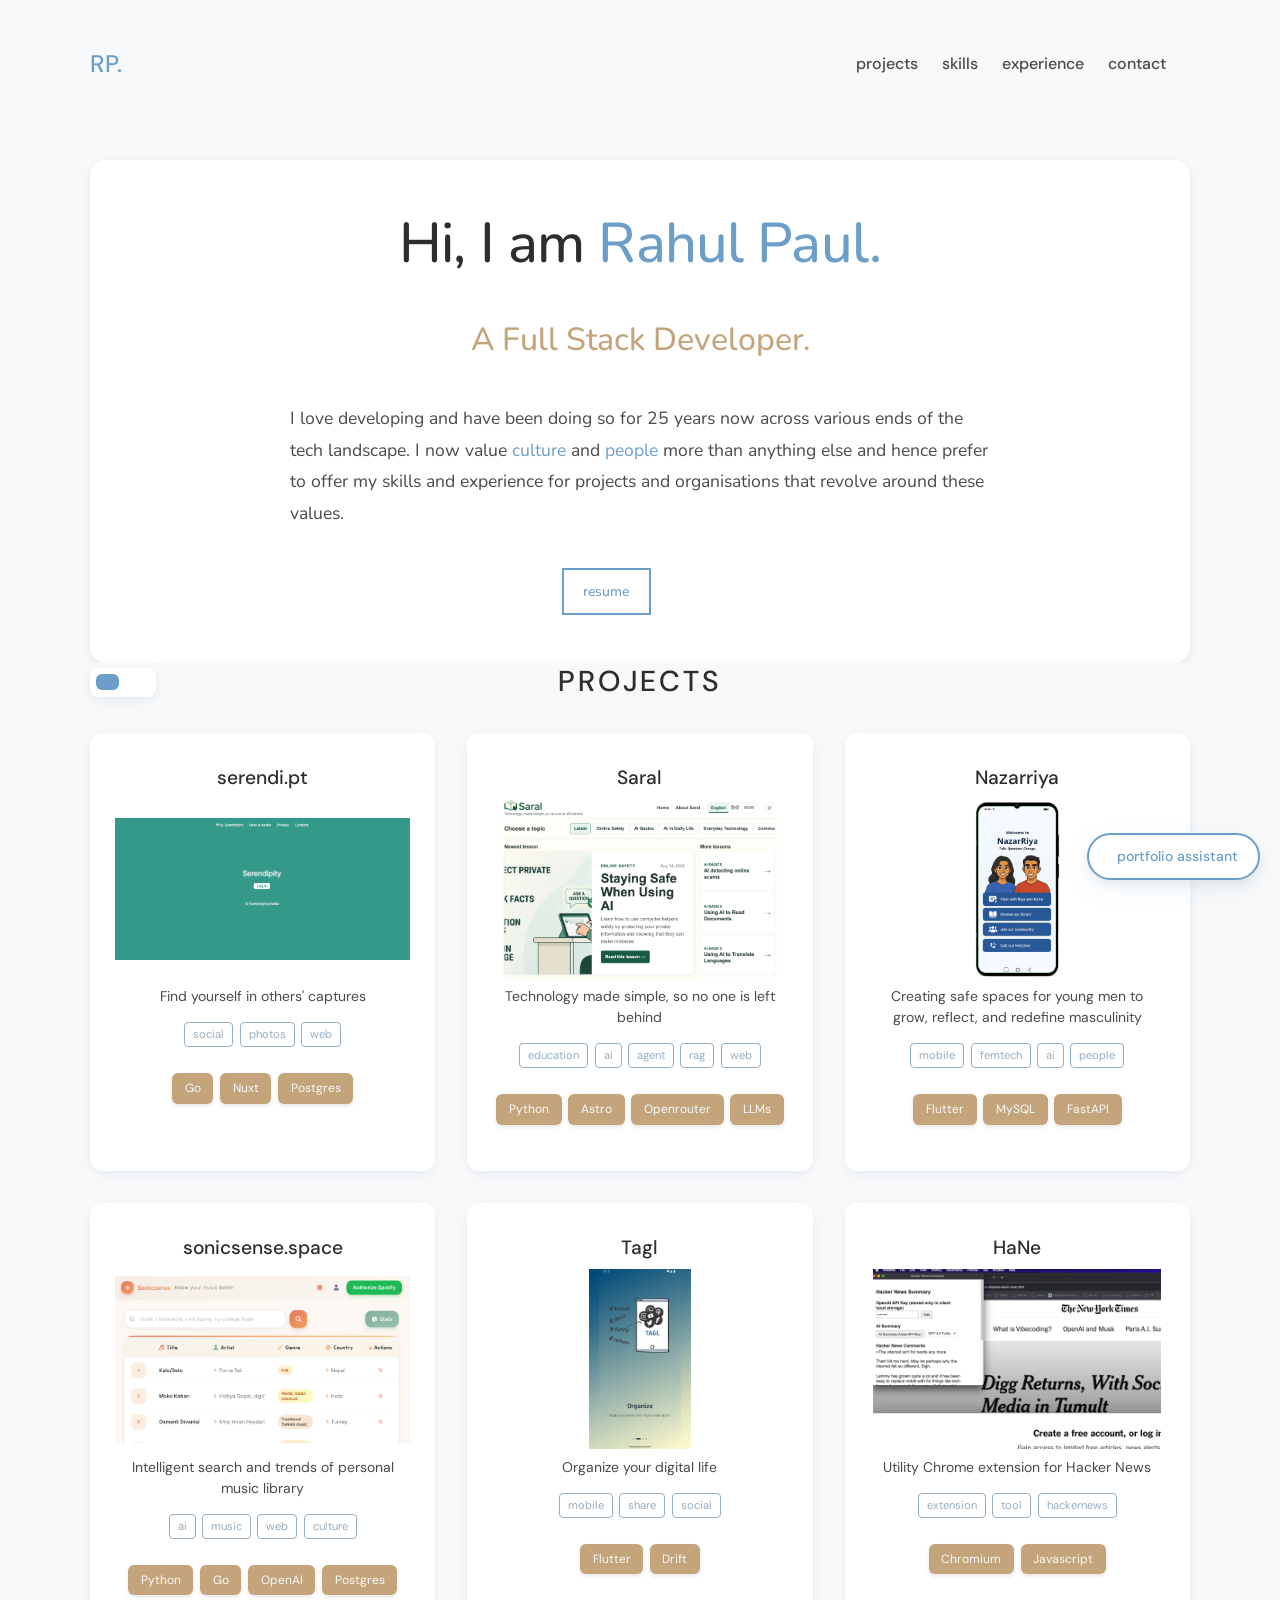
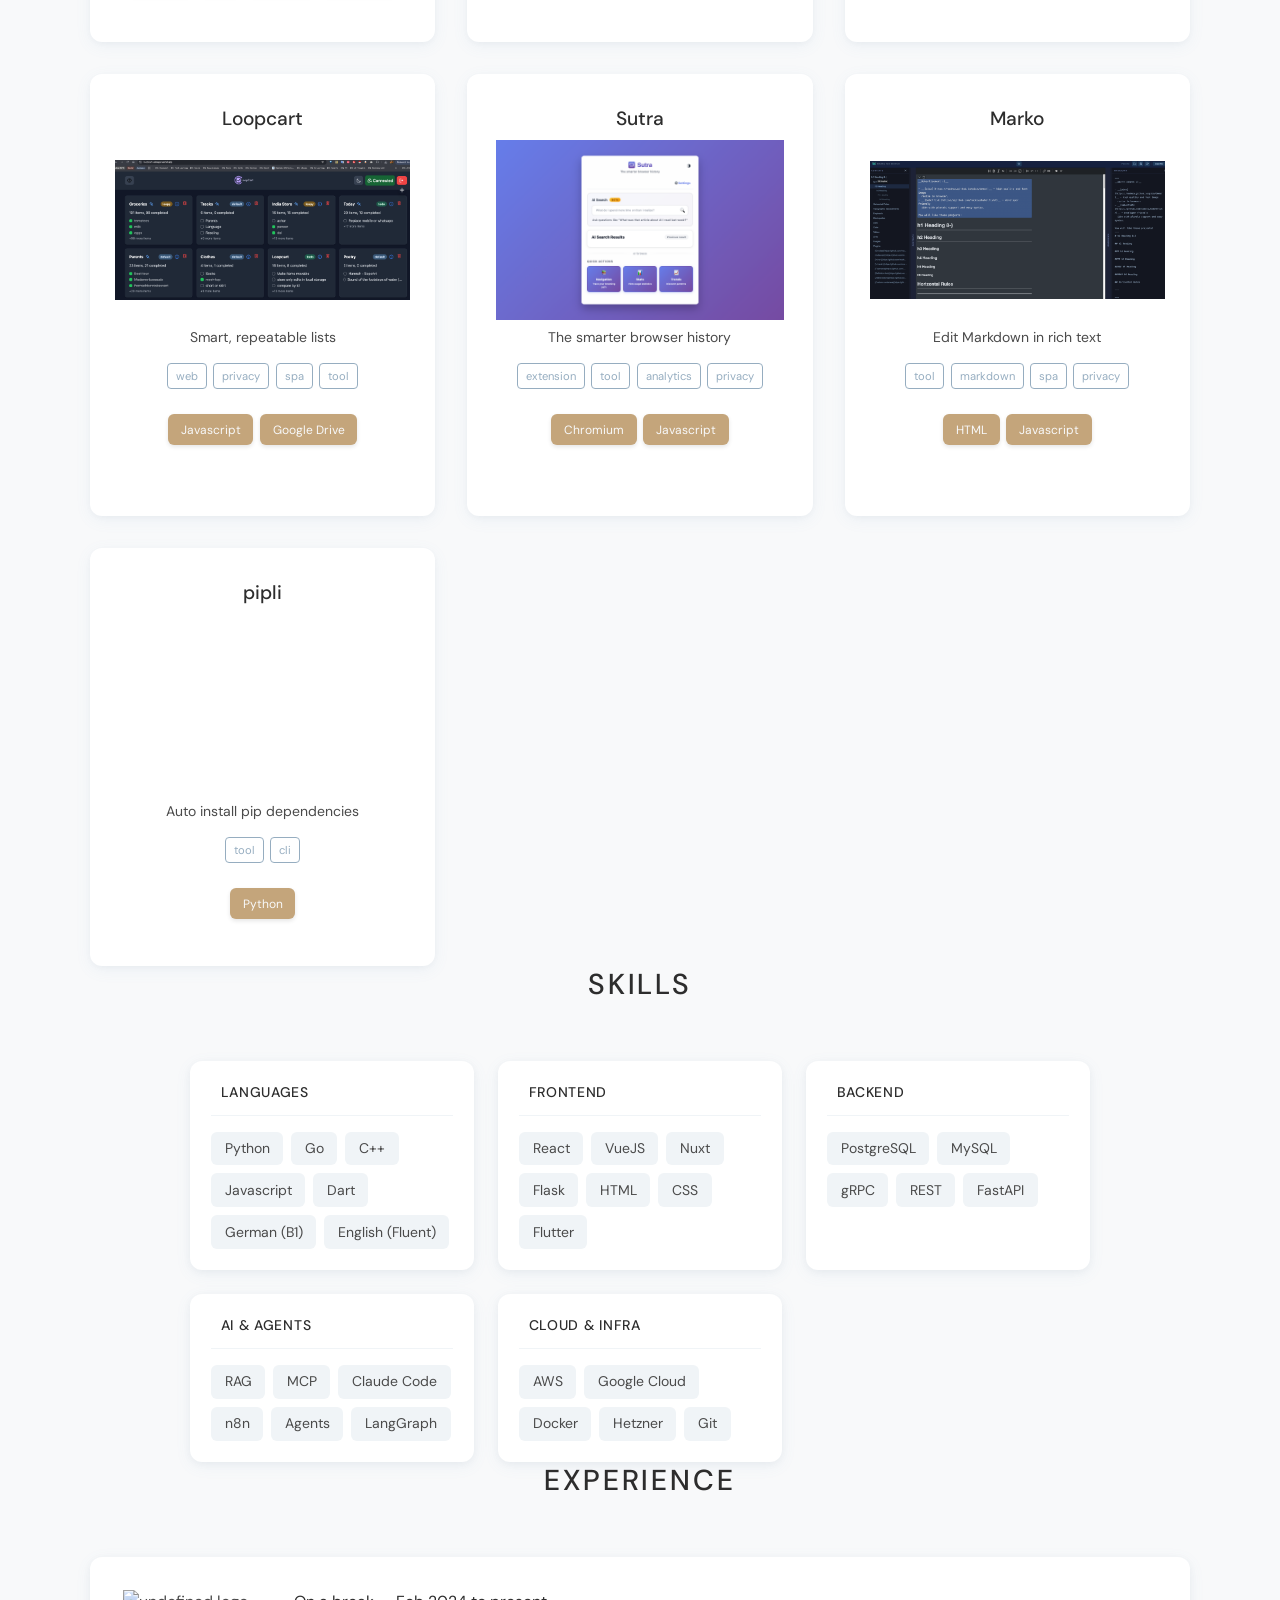
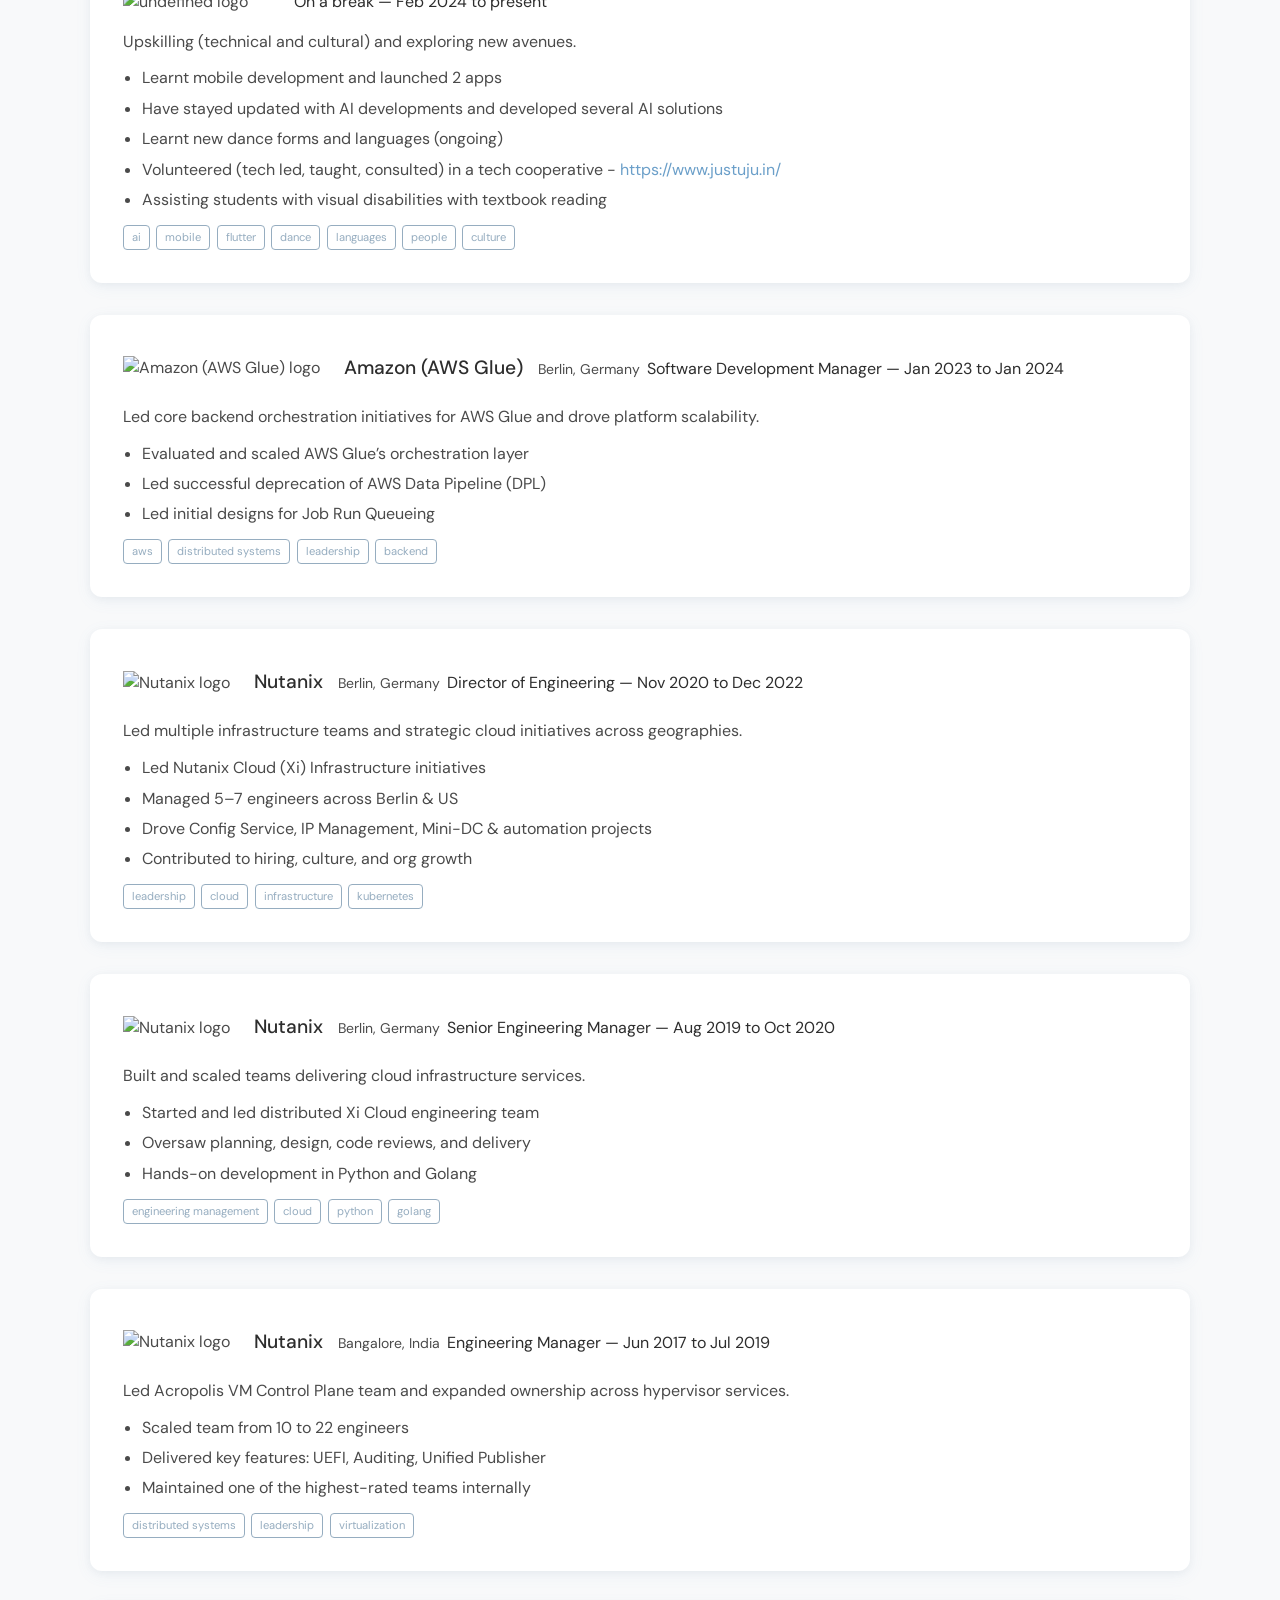
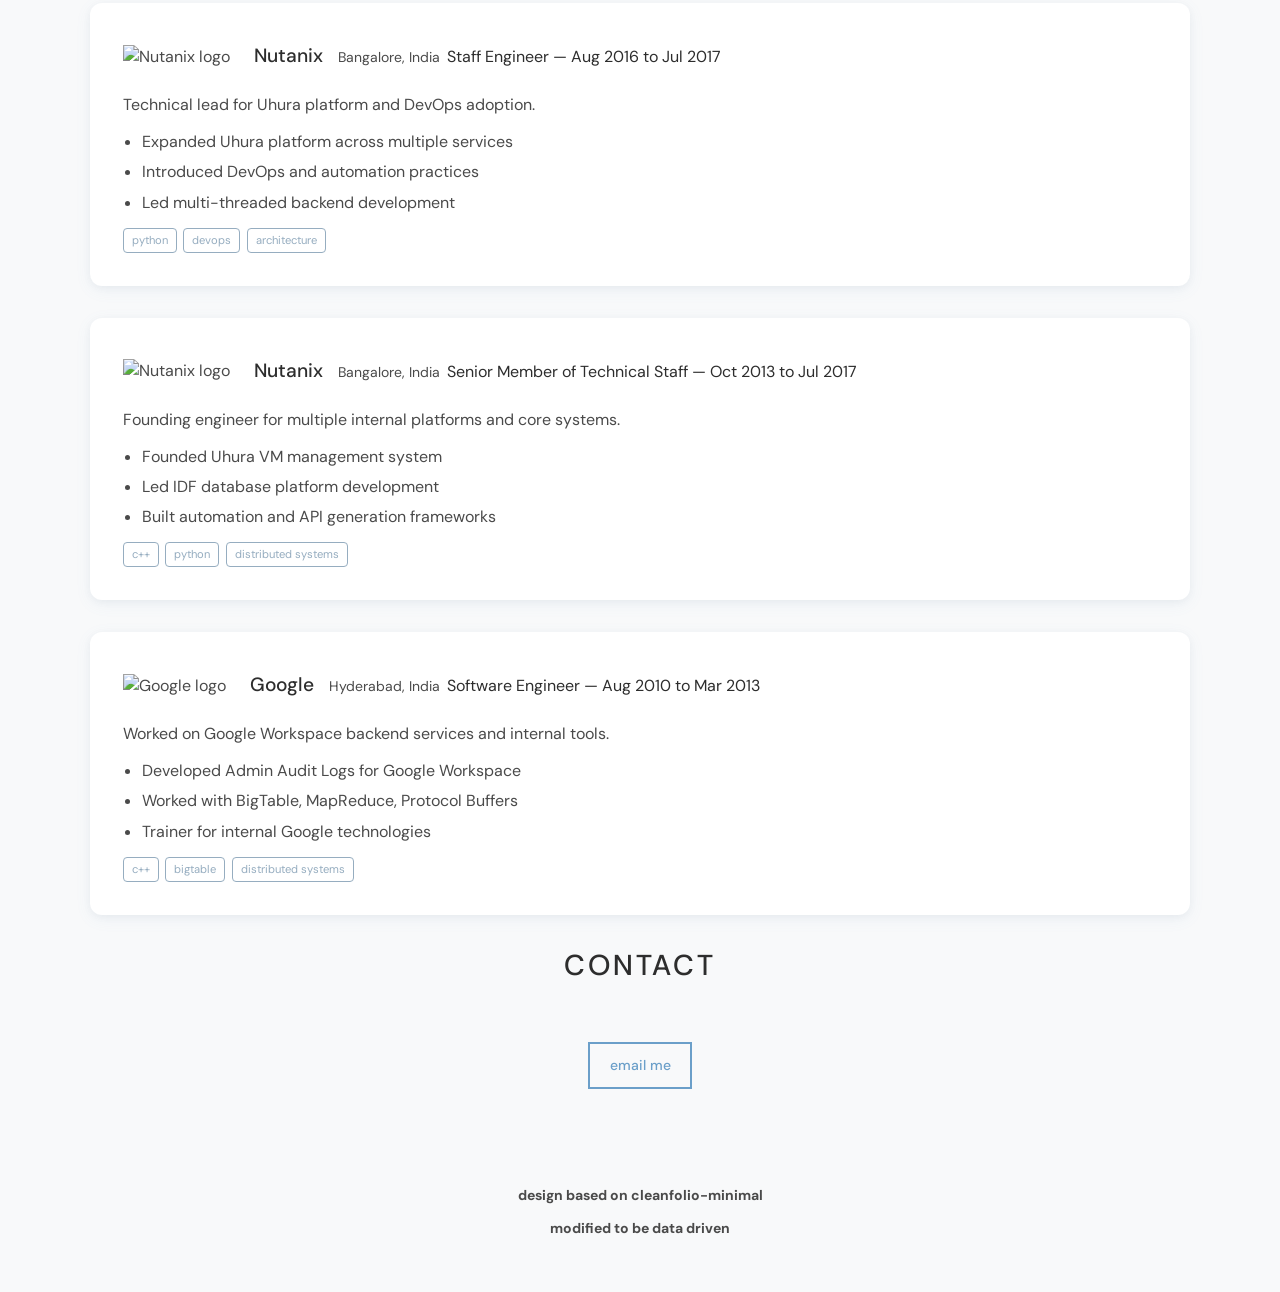
==== index.html @ 8a87b2ae "Chat interface." ====
<!doctype html>
<html lang="en">
  <head>
    <meta charset="UTF-8" />
    <meta name="viewport" content="width=device-width, initial-scale=1" />
    <meta name="description" content="Rahul Paul - Full Stack Developer with 25 years of experience building across the tech landscape. Portfolio showcasing projects, skills, and experience." />
    <meta name="author" content="Rahul Paul" />

    <!-- Favicon -->
    <link rel="icon" type="image/svg+xml" href="img/favicon.svg" />

    <!-- Open Graph / Facebook / WhatsApp / Signal -->
    <meta property="og:type" content="website" />
    <meta property="og:url" content="https://paulrahul.github.io/" />
    <meta property="og:title" content="Rahul Paul - Full Stack Developer" />
    <meta property="og:description" content="Full Stack Developer with 25 years of experience building across the tech landscape. Passionate about culture and people-driven projects." />
    <meta property="og:image" content="https://paulrahul.github.io/img/og-image.png" />
    <meta property="og:image:type" content="image/png" />
    <meta property="og:image:width" content="1200" />
    <meta property="og:image:height" content="630" />
    <meta property="og:site_name" content="Rahul Paul - Portfolio" />

    <!-- Twitter -->
    <meta name="twitter:card" content="summary_large_image" />
    <meta name="twitter:url" content="https://paulrahul.github.io/" />
    <meta name="twitter:title" content="Rahul Paul - Full Stack Developer" />
    <meta name="twitter:description" content="Full Stack Developer with 25 years of experience building across the tech landscape. Passionate about culture and people-driven projects." />
    <meta name="twitter:image" content="https://paulrahul.github.io/img/og-image.png" />

    <link rel="preconnect" href="https://fonts.googleapis.com" />
    <link rel="preconnect" href="https://fonts.gstatic.com" crossorigin />
    <link
      href="https://fonts.googleapis.com/css2?family=DM+Sans:wght@400;500;700&display=swap"
      rel="stylesheet"
    />
    <link
      href="https://fonts.googleapis.com/css2?family=Nunito:wght@400;500;700&display=swap"
      rel="stylesheet"
    />
    <link
      rel="stylesheet"
      href="https://cdn.jsdelivr.net/npm/bulma@1.0.4/css/bulma.min.css"
    />

    <link rel="stylesheet" href="https://cdnjs.cloudflare.com/ajax/libs/font-awesome/7.0.1/css/all.min.css" integrity="sha512-2SwdPD6INVrV/lHTZbO2nodKhrnDdJK9/kg2XD1r9uGqPo1cUbujc+IYdlYdEErWNu69gVcYgdxlmVmzTWnetw==" crossorigin="anonymous" referrerpolicy="no-referrer" />

    <link rel="stylesheet" href="styles.css" />

    <title>Rahul Paul</title>
  </head>
  <body class="theme-ocean-sand" id="top">
    <header class="header center">
      <h3>
        <a href="https://github.com/paulrahul/paulrahul.github.io" class="link"
          >RP.</a
        >
      </h3>

      <nav class="nav center">
        <ul class="nav__list center">
          <li class="nav__list-item">
            <a class="link link--nav" href="#projects">Projects</a>
          </li>
          <li class="nav__list-item">
            <a class="link link--nav" href="#skills">Skills</a>
          </li>
          <li class="nav__list-item">
            <a class="link link--nav" href="#experience">Experience</a>
          </li>
          <li class="nav__list-item">
            <a class="link link--nav" href="#contact">Contact</a>
          </li>
        </ul>

        <button type="button" aria-label="toggle theme" class="btn btn--icon">
          <i aria-hidden="true" id="btn-theme" class="fas fa-moon"></i>
        </button>

        <button
          type="button"
          aria-label="toggle navigation"
          class="btn btn--icon nav__hamburger"
        >
          <i aria-hidden="true" class="fas fa-bars"></i>
        </button>
      </nav>
    </header>

    <main>
      <!-- About -->
      <div class="about center">
        <h1>Hi, I am <span class="about__name">Rahul Paul.</span></h1>
        <h2 class="about__role">A Full Stack Developer.</h2>
        <p class="about__desc">
          I love developing and have been doing so for 25 years now across various
          ends of the tech landscape. I now value
          <a href="/culture" class="link link--value">culture</a> and
          <a href="/people" class="link link--value">people</a>
          more than anything else and hence prefer to offer my skills and experience
          for projects and organisations that revolve around these values.
        </p>

        <div class="about__contact center">
          <a
            href="https://github.com/paulrahul/paulrahul.github.io/blob/master/resume.pdf"
            target="_blank" rel="noopener noreferrer"
          >
            <span class="btn btn--outline">Resume</span>
          </a>

          <a
            href="https://github.com/paulrahul"
            aria-label="github"
            class="link link--icon"
            target="_blank" rel="noopener noreferrer"
          >
            <i aria-hidden="true" class="fab fa-github"></i>
          </a>

          <a
            href="https://de.linkedin.com/in/paulrahul"
            aria-label="linkedin"
            class="link link--icon"
            target="_blank" rel="noopener noreferrer"
          >
            <i aria-hidden="true" class="fab fa-linkedin"></i>
          </a>

          <a
            href="https://substack.com/@reorientinglife?utm_campaign=profile&utm_medium=profile-page"
            aria-label="substack"
            class="link link--icon"
            target="_blank" rel="noopener noreferrer"
          >
            <i aria-hidden="true" class="fa-solid fa-file-pen"></i>
          </a>
        </div>
      </div>

      <!-- Projects -->
      <section id="projects" class="section projects">
        <div class="section__header">
          <h2 class="section__title">Projects</h2>
          <div class="view-toggle">
            <button type="button" class="view-toggle__btn view-toggle__btn--active" data-view="tiles" aria-label="Grid view" title="Tiles view">
              <i aria-hidden="true" class="fas fa-th"></i>
            </button>
            <button type="button" class="view-toggle__btn" data-view="categories" aria-label="Category view" title="Categories view">
              <i aria-hidden="true" class="fas fa-list"></i>
            </button>
          </div>
        </div>

        <div class="active-filters"></div>
        <div class="projects__grid"></div>
        <div class="projects__categories projects__categories--hidden"></div>

      </section>

      <!-- Skills -->
      <section class="section skills" id="skills">
        <h2 class="section__title">Skills</h2>
        <div class="skills__list"></div>
      </section>

      <!-- Experience -->
      <section class="section" id="experience">
        <h2 class="section__title">Experience</h2>
        <div class="experience__list"></div>
      </section>

      <!-- Contact -->
      <section class="section contact center" id="contact">
        <h2 class="section__title">Contact</h2>
        <a href="mailto:paul.rahul@gmail.com">
          <span class="btn btn--outline">Email me</span>
        </a>
      </section>
    </main>

    <footer class="footer">
      <a
        href="https://github.com/rjshkhr/cleanfolio-minimal"
        class="link footer__link"
      >
      design based on cleanfolio-minimal
      </a>

      <a
        href="https://github.com/paulrahul/paulrahul.github.io"
        class="link footer__link"
      >
      modified to be data driven
      </a>
    </footer>

    <div class="scroll-container">
      <div class="scroll-top">
        <a aria-label="Scroll up" href="#top">
          <i aria-hidden="true" class="fas fa-arrow-up"></i>
        </a>
      </div>
    </div>

    <a
      href="./chat/static/"
      class="btn btn--outline chat-launch-button"
      target="_blank"
      rel="noopener noreferrer"
      data-chat-launch
      aria-controls="portfolio-chat-widget"
      aria-expanded="false"
    >
      <i class="fa-regular fa-comment-dots" aria-hidden="true"></i>
      Portfolio Assistant
    </a>

    <aside
      id="portfolio-chat-widget"
      class="chat-widget"
      data-chat-widget
      aria-label="Rahul’s portfolio assistant"
      hidden
    >
      <iframe
        src="./chat/static/?embedded=1"
        title="Rahul’s portfolio assistant"
        data-chat-frame
      ></iframe>
    </aside>

    <script src="./data-loader.js"></script>
    <script src="./script.js"></script>
  </body>
</html>
---- styles.css ----
/*===============
  global styles
===============*/

* {
    padding: 0;
    margin: 0;
    border: 0;
    outline: 0;
    background-color: inherit;
    color: inherit;
    font-family: inherit;
    font-size: inherit;
    box-shadow: none;
    box-sizing: border-box;
  }

  html {
    scroll-behavior: smooth;
  }

  body {
    font-family: "DM Sans", sans-serif;
    line-height: 1.5;
    color: var(--clr-fg);
    background-color: var(--clr-bg);
  }

  /* Theme: Sage & Clay (Earthy) */
  .theme-sage-clay {
    --clr-bg: #f7f5f2;
    --clr-bg-alt: #ffffff;
    --clr-fg: #4a4a4a;
    --clr-fg-alt: #2d2d2d;
    --clr-primary: #8b9e8a;
    --clr-accent: #a68a7b;
    --clr-muted: #b5b0a8;
    --clr-tag-bg: #f0f4f3;
    --clr-tag-text: #7a8579;
    --shadow: rgba(139, 158, 138, 0.08) 0px 4px 16px, rgba(0, 0, 0, 0.04) 0px 2px 8px;
    --shadow-hover: rgba(139, 158, 138, 0.12) 0px 8px 24px, rgba(0, 0, 0, 0.06) 0px 4px 12px;
  }

  /* Theme: Ocean & Sand */
  .theme-ocean-sand {
    --clr-bg: #f8f9fa;
    --clr-bg-alt: #ffffff;
    --clr-fg: #4a4a4a;
    --clr-fg-alt: #2d2d2d;
    --clr-primary: #6b9fc9;
    --clr-accent: #c4a57b;
    --clr-muted: #a8b8c4;
    --clr-tag-bg: #f0f4f7;
    --clr-tag-text: #6a8ba6;
    --shadow: rgba(107, 159, 201, 0.08) 0px 4px 16px, rgba(0, 0, 0, 0.04) 0px 2px 8px;
    --shadow-hover: rgba(107, 159, 201, 0.12) 0px 8px 24px, rgba(0, 0, 0, 0.06) 0px 4px 12px;
  }

  /* Theme: Lavender & Slate */
  .theme-lavender-slate {
    --clr-bg: #f7f6fa;
    --clr-bg-alt: #ffffff;
    --clr-fg: #4a4a4a;
    --clr-fg-alt: #2d2d2d;
    --clr-primary: #9b8fc9;
    --clr-accent: #8b9aac;
    --clr-muted: #b5b0c4;
    --clr-tag-bg: #f2f1f7;
    --clr-tag-text: #8579a6;
    --shadow: rgba(155, 143, 201, 0.08) 0px 4px 16px, rgba(0, 0, 0, 0.04) 0px 2px 8px;
    --shadow-hover: rgba(155, 143, 201, 0.12) 0px 8px 24px, rgba(0, 0, 0, 0.06) 0px 4px 12px;
  }

  /* Theme: Forest & Stone */
  .theme-forest-stone {
    --clr-bg: #f5f6f4;
    --clr-bg-alt: #ffffff;
    --clr-fg: #4a4a4a;
    --clr-fg-alt: #2d2d2d;
    --clr-primary: #6b8e7a;
    --clr-accent: #9c8f7e;
    --clr-muted: #a8b5ad;
    --clr-tag-bg: #f0f3f1;
    --clr-tag-text: #6a7d6f;
    --shadow: rgba(107, 142, 122, 0.08) 0px 4px 16px, rgba(0, 0, 0, 0.04) 0px 2px 8px;
    --shadow-hover: rgba(107, 142, 122, 0.12) 0px 8px 24px, rgba(0, 0, 0, 0.06) 0px 4px 12px;
  }

  /* Theme: Sky & Cream */
  .theme-sky-cream {
    --clr-bg: #f9fafb;
    --clr-bg-alt: #ffffff;
    --clr-fg: #4a4a4a;
    --clr-fg-alt: #2d2d2d;
    --clr-primary: #7ba3c4;
    --clr-accent: #b8a895;
    --clr-muted: #a8b8c4;
    --clr-tag-bg: #f2f5f8;
    --clr-tag-text: #6a8ba6;
    --shadow: rgba(123, 163, 196, 0.08) 0px 4px 16px, rgba(0, 0, 0, 0.04) 0px 2px 8px;
    --shadow-hover: rgba(123, 163, 196, 0.12) 0px 8px 24px, rgba(0, 0, 0, 0.06) 0px 4px 12px;
  }

  /* Theme: Dusk (Dark) */
  .theme-dusk {
    --clr-bg: #2d3648;
    --clr-bg-alt: #363d4f;
    --clr-fg: #dfe4ea;
    --clr-fg-alt: #f1f3f5;
    --clr-primary: #8b9fc9;
    --clr-accent: #b8a895;
    --clr-muted: #7a8a9f;
    --clr-tag-bg: #3d4557;
    --clr-tag-text: #9aa5b5;
    --shadow: rgba(0, 0, 0, 0.2) 0px 4px 16px, rgba(0, 0, 0, 0.12) 0px 2px 8px;
    --shadow-hover: rgba(0, 0, 0, 0.3) 0px 8px 24px, rgba(0, 0, 0, 0.18) 0px 4px 12px;
  }

  /* Dark mode - Midnight Ocean */
  .dark {
    --clr-bg: #1a2332;
    --clr-bg-alt: #243142;
    --clr-fg: #d4dce6;
    --clr-fg-alt: #e8f0f7;
    --clr-primary: #7ba8d4;
    --clr-accent: #d4a574;
    --clr-muted: #6b8199;
    --clr-tag-bg: #2d3a4d;
    --clr-tag-text: #8fa8c4;
    --shadow: rgba(0, 0, 0, 0.3) 0px 4px 16px, rgba(0, 0, 0, 0.2) 0px 2px 8px;
    --shadow-hover: rgba(0, 0, 0, 0.4) 0px 8px 24px, rgba(0, 0, 0, 0.3) 0px 4px 12px;
  }

  ::-moz-selection {
    background: var(--clr-primary);
    color: var(--clr-bg);
  }

  ::-webkit-selection,
  ::selection {
    background: var(--clr-primary);
    color: var(--clr-bg);
  }

  h1,
  h2,
  h3,
  h4 {
    line-height: 1.3;
    color: var(--clr-fg-alt);
  }

  h1 {
    font-size: 3.5rem;
    font-weight: 500;
    letter-spacing: -0.015em;
  }

  h2 {
    font-size: 2rem;
    font-weight: 500;
  }

  h3 {
    font-size: 1.5rem;
    font-weight: 500;
  }

  h4 {
    font-size: 1.2rem;
    padding: 0.5rem;
    font-weight: 500;
  }

  h5 {
    font-size: 0.875rem;
    padding: 0.45rem;
    font-weight: 400;
    color: var(--clr-fg);
  }

  ul {
    list-style-type: none;
  }

  a {
    text-decoration: none;
  }

  button {
    cursor: pointer;
  }

  @media (max-width: 900px) {
    h1 {
      font-size: 2.6rem;
    }
  }

  /*===================
    buttons and links
  ===================*/

  .link {
    color: var(--clr-primary);
    padding: 0 0 0.3em 0;
    position: relative;
  }

  .link:hover {
    color: var(--clr-primary);
  }

  .link::before {
    content: "";
    display: inline-block;
    width: 0%;
    height: 0.2em;
    position: absolute;
    bottom: 0;
    background-color: var(--clr-primary);
    transition: width 0.2s ease-in;
  }

  .link:hover::before,
  .link:focus::before {
    width: 100%;
  }

  .link--nav {
    color: var(--clr-fg);
    text-transform: lowercase;
    font-weight: 500;
  }

  .link--icon {
    color: var(--clr-fg);
    font-size: 1.2rem;
  }

  .btn {
    display: block;
    padding: 0.8em 1.4em;
    font-weight: 500;
    font-size: 0.875rem;
    text-transform: lowercase;
    transition: transform 0.2s ease-in-out;
  }

  .btn--outline {
    color: var(--clr-primary);
    border: 2px solid var(--clr-primary);
    position: relative;
    overflow: hidden;
    z-index: 1;
  }

  .btn--outline:focus,
  .btn--outline:hover {
    color: var(--clr-bg);
  }

  .btn--outline:before {
    content: "";
    position: absolute;
    background-color: var(--clr-primary);
    right: 100%;
    bottom: 0;
    left: 0;
    top: 0;
    z-index: -1;
    transition: right 0.2s ease-in-out;
  }

  .btn--outline:hover::before,
  .btn--outline:focus::before {
    right: 0;
  }

  .btn--plain {
    text-transform: initial;
    background-color: var(--clr-bg-alt);
    box-shadow: var(--shadow);
    border: 0;
    border-radius: 8px;
  }

  .btn--plain:hover {
    transform: translateY(-4px);
    box-shadow: var(--shadow-hover);
  }

  .btn--icon {
    padding: 0;
    font-size: 1.2rem;
  }

  .btn--icon:hover,
  .btn--icon:focus {
    color: var(--clr-primary);
  }

  .btn--icon:active {
    transform: translateY(-5px);
  }

  .dotted-link {
    color: inherit;
    /* text-decoration: none; */
    text-decoration-style: dotted;
    text-decoration-thickness: 2px;
    text-decoration-line: underline;
    text-underline-offset: 3px;
    /* border-bottom: 1px dotted currentColor; */
    /* padding-bottom: 1px; */
  }

  .dotted-link:hover {
    /* border-bottom-style: solid; */
    text-decoration-style: solid;
  }

  /*========
    layout
  ========*/

  .center {
    display: flex;
    align-items: center;
  }

  .header {
    height: 8em;
    max-width: 1100px;
    width: 95%;
    margin: 0 auto;
    justify-content: space-between;
  }

  main {
    max-width: 1100px;
    width: 95%;
    margin: 0 auto;
  }

  .section {
    /* margin-top: 2em; */
  }

  .section__title {
    text-align: center;
    margin-bottom: 2em;
    text-transform: uppercase;
    letter-spacing: 0.1em;
    font-weight: 500;
    font-size: 1.8rem;
  }

  .section__header {
    display: flex;
    align-items: center;
    justify-content: center;
    position: relative;
    margin-bottom: 2em;
  }

  .section__header .section__title {
    margin-bottom: 0;
  }

  .view-toggle {
    position: absolute;
    left: 0;
    display: flex;
    gap: 0.5rem;
    background: var(--clr-bg-alt);
    padding: 0.4rem;
    border-radius: 8px;
    box-shadow: var(--shadow);
  }

  .view-toggle__btn {
    padding: 0.5rem 0.7rem;
    border-radius: 6px;
    color: var(--clr-muted);
    background: transparent;
    transition: all 0.2s ease;
    cursor: pointer;
    font-size: 0.875rem;
  }

  .view-toggle__btn:hover {
    color: var(--clr-primary);
  }

  .view-toggle__btn--active {
    background: var(--clr-primary);
    color: var(--clr-bg);
  }

  .view-toggle__btn--active:hover {
    color: var(--clr-bg);
  }

  .nav__list {
    margin-right: 1.5em;
    display: flex;
  }

  .nav__list-item {
    margin-left: 1.5em;
  }

  .nav__hamburger {
    display: none;
    width: 1em;
  }

  .about {
    flex-direction: column;
    margin-top: 2em;
    padding: 3em 2em;
    background: var(--clr-bg-alt);
    border-radius: 16px;
    box-shadow: var(--shadow);

    font-family: "Nunito", sans-serif;
  }

  .about__name {
    color: var(--clr-primary);
    font-weight: 500;
  }

  .about__role {
    margin-top: 1.2em;
    color: var(--clr-accent);
    font-weight: 500;
  }

  .about__desc {
    font-size: 1.1rem;
    max-width: 700px;
    line-height: 1.8;
    color: var(--clr-fg);
  }

  .about__desc,
  .about__contact {
    margin-top: 2.4em;
  }

  .about .link--icon {
    margin-right: 0.8em;
    font-size: 1.4rem;
    transition: transform 0.2s ease;
  }

  .about .link--icon:hover {
    transform: scale(1.15);
  }

  .about .btn--outline {
    margin-right: 1em;
  }

  .projects__grid {
    max-width: 1100px;
    margin: 0 auto;
    /* margin-top: 5rem; */
    display: grid;
    /* grid-template-columns: repeat(auto-fit, minmax(18em, 1fr)); */
    grid-template-columns: repeat(auto-fill, minmax(18em, 1fr));
    justify-content: center;
    grid-gap: 1.5em;
    align-items: stretch;
    gap: 2rem;
  }

  .project {
    padding: 1.5em;
    margin: 0 auto;
    text-align: center;
    background: var(--clr-bg-alt);
    box-shadow: var(--shadow);
    cursor: pointer;
    border-radius: 12px;
    border: 1px solid transparent;
    height: 100%;
    width: 100%;
    perspective: 1000px;
    transition: box-shadow 0.3s ease, border-color 0.3s ease, transform 0.3s ease;
  }

  .project__inner {
    display: grid;
    height: 100%;
    transition: transform 0.6s cubic-bezier(0.4, 0, 0.2, 1);
    transform-style: preserve-3d;
  }

  .project.is-expanded .project__inner {
    transform: rotateY(180deg);
  }

  .project a {
    cursor: pointer;
  }

  .project:hover {
    transform: translateY(-8px);
    box-shadow: var(--shadow-hover);
    border-color: var(--clr-primary);
  }

  .project__content,
  .project__alt-content {
    grid-area: 1 / 1;
    backface-visibility: hidden;
    -webkit-backface-visibility: hidden;
  }

  .project__alt-content {
    transform: rotateY(180deg);
    display: flex;
    flex-direction: column;
    justify-content: center;
  }

  .project__content {
    display: flex;
    flex-direction: column;
    height: 100%;
  }

  .project__content figure {
    height: 180px;              /* same height for all cards */
    display: flex;
    align-items: center;
    justify-content: center;
    overflow: hidden;
  }

  .project__content img {
    max-height: 100%;
    max-width: 100%;
    object-fit: contain;
  }

  .project__content a.link--icon {
    margin-top: auto;
  }

  .project__description {
    margin-top: 1em;
  }

  .project__stack {
    display: flex;
    flex-wrap: wrap;
    justify-content: center;
    margin: 0.8em 0 1em;
    gap: 0.4rem;
  }

  .project__stack-item {
    padding: 0.4rem 0.8rem;
    font-weight: 400;
    font-size: 0.75rem;
    color: var(--clr-bg);
    background: var(--clr-accent);
    border-radius: 6px;
    box-shadow: rgba(0, 0, 0, 0.1) 0px 2px 4px;
    transition: transform 0.2s ease, box-shadow 0.2s ease;
  }

  .project__stack-item:hover {
    transform: translateY(-2px);
    box-shadow: rgba(0, 0, 0, 0.15) 0px 4px 8px;
  }

  .project .link--icon {
    margin-left: 0.5em;
    align-self: center;
  }

  .project__alt-content ul {
    list-style: disc;
    padding-left: 1.2rem;
    overflow-wrap: anywhere;
  }

  .project__alt-content li {
    text-align: left;
    margin-bottom: 0.4rem;
  }


  .project__links {
    display: flex;
    justify-content: center; /* or flex-start */
    gap: 0.75rem;
    margin-top: auto; /* pushes links to bottom if needed */
  }

  /* Categories View */
  .projects__categories {
    max-width: 1100px;
    margin: 0 auto;
  }

  .projects__categories--hidden {
    display: none;
  }

  .projects__grid--hidden {
    display: none;
  }

  .category {
    margin-bottom: 1.5rem;
    background: var(--clr-bg-alt);
    border-radius: 12px;
    box-shadow: var(--shadow);
    overflow: hidden;
  }

  .category__header {
    display: flex;
    align-items: center;
    gap: 0.8rem;
    padding: 1rem 1.25rem;
    cursor: pointer;
    transition: background 0.2s ease;
    user-select: none;
  }

  .category__header:hover {
    background: var(--clr-tag-bg);
  }

  .category__toggle {
    font-size: 0.875rem;
    color: var(--clr-muted);
    transition: transform 0.3s ease;
  }

  .category--expanded .category__toggle {
    transform: rotate(90deg);
  }

  .category__icon {
    font-size: 1.2rem;
    color: var(--clr-primary);
  }

  .category__title {
    font-size: 1.1rem;
    font-weight: 500;
    color: var(--clr-fg-alt);
    text-transform: capitalize;
  }

  .category__count {
    font-size: 0.75rem;
    color: var(--clr-muted);
    margin-left: auto;
  }

  .category__list {
    display: none;
    flex-direction: column;
    gap: 0;
    padding: 0;
    max-height: 0;
    overflow: hidden;
    transition: max-height 0.3s ease, padding 0.3s ease;
  }

  .category--expanded .category__list {
    display: flex;
    max-height: 2000px;
    padding: 0 0.5rem 0.5rem 0.5rem;
  }

  .category__item {
    display: flex;
    align-items: center;
    gap: 1rem;
    padding: 0.85rem 1rem;
    background: var(--clr-bg);
    border-radius: 8px;
    transition: all 0.2s ease;
    cursor: pointer;
    border: 1px solid transparent;
    margin-top: 0.5rem;
  }

  .category__item:hover {
    transform: translateX(4px);
    background: var(--clr-tag-bg);
    border-color: var(--clr-primary);
  }

  .category__item-image {
    width: 48px;
    height: 48px;
    border-radius: 8px;
    object-fit: contain;
    background: var(--clr-bg);
    padding: 4px;
    flex-shrink: 0;
  }

  .category__item-content {
    flex: 1;
    min-width: 0;
  }

  .category__item-title {
    font-size: 1rem;
    font-weight: 500;
    color: var(--clr-fg-alt);
    margin-bottom: 0.2rem;
  }

  .category__item-tagline {
    font-size: 0.875rem;
    color: var(--clr-fg);
    white-space: nowrap;
    overflow: hidden;
    text-overflow: ellipsis;
  }

  .category__item-links {
    display: flex;
    gap: 0.75rem;
    flex-shrink: 0;
  }

  .category__item-links .link--icon {
    font-size: 1rem;
    color: var(--clr-muted);
    transition: color 0.2s ease;
  }

  .category__item-links .link--icon:hover {
    color: var(--clr-primary);
  }

  .category__item-description {
    display: none;
    width: 100%;
    padding: 0.75rem 0 0 0;
    margin-top: 0.75rem;
    border-top: 1px solid var(--clr-tag-bg);
  }

  .category__item-description ul {
    list-style: disc;
    padding-left: 1.2rem;
    margin: 0;
  }

  .category__item-description li {
    text-align: left;
    margin-bottom: 0.4rem;
    font-size: 0.875rem;
    color: var(--clr-fg);
  }

  .category__item-description p {
    text-align: left;
    font-size: 0.875rem;
    color: var(--clr-fg);
  }

  .category__item--expanded {
    flex-wrap: wrap;
  }

  .category__item--expanded .category__item-description {
    display: block;
  }

  .skills__list {
    max-width: 900px;
    width: 95%;
    margin: 0 auto;
    display: grid;
    grid-template-columns: repeat(auto-fit, minmax(240px, 1fr));
    gap: 1.5rem;
  }

  .skills__category {
    background: var(--clr-bg-alt);
    border-radius: 12px;
    padding: 1.25rem;
    box-shadow: var(--shadow);
    transition: all 0.3s ease;
    border: 1px solid transparent;
  }

  .skills__category:hover {
    box-shadow: var(--shadow-hover);
    border-color: var(--clr-primary);
    transform: translateY(-4px);
  }

  .skills__category-header {
    display: flex;
    align-items: center;
    gap: 0.6rem;
    margin-bottom: 1rem;
    padding-bottom: 0.75rem;
    border-bottom: 1px solid var(--clr-tag-bg);
  }

  .skills__category-icon {
    font-size: 1.1rem;
    color: var(--clr-primary);
  }

  .skills__category-title {
    font-size: 0.875rem;
    font-weight: 500;
    color: var(--clr-fg-alt);
    text-transform: uppercase;
    letter-spacing: 0.05em;
  }

  .skills__category-items {
    display: flex;
    flex-wrap: wrap;
    gap: 0.5rem;
  }

  .skills__item {
    padding: 0.4rem 0.85rem;
    background: var(--clr-tag-bg);
    border-radius: 6px;
    color: var(--clr-fg);
    font-size: 0.875rem;
    font-weight: 400;
    transition: all 0.2s ease;
  }

  .skills__item:hover {
    background: var(--clr-primary);
    color: var(--clr-bg);
    transform: translateY(-2px);
  }

  .contact {
    flex-direction: column;
  }

  .footer {
    padding: 3em 0;
    margin-top: 3em;
    text-align: center;

    display: flex;
    flex-direction: column;
    align-items: center; /* optional: center horizontally */
    gap: 0.5rem;         /* spacing between links */
  }

  .footer__link {
    font-size: 0.875rem;
    font-weight: 700;
    color: var(--clr-fg);
  }

  .scroll-top {
    display: none;
    position: fixed;
    bottom: 1em;
    right: 2em;
    background-color: transparent;
    font-size: 1.8rem;
    transition: transform 0.2s ease-in-out;
  }


  .project__tags {
    display: flex;
    flex-wrap: wrap;
    gap: 0.4rem;
    margin: 0.5rem 0 0.8rem;
    justify-content: center;
  }

  .project__tag {
    padding: 0.2rem 0.5rem;
    font-size: 0.7rem;
    border-radius: 4px;
    background: transparent;
    color: var(--clr-tag-text);
    border: 1px solid var(--clr-tag-text);
    white-space: nowrap;
    opacity: 0.7;
    transition: all 0.2s ease;
    cursor: pointer;
  }

  .project__tag:hover {
    opacity: 1;
    border-color: var(--clr-muted);
    color: var(--clr-muted);
    transform: translateY(-2px);
    box-shadow: rgba(0, 0, 0, 0.15) 0px 4px 8px;
    cursor: pointer;
  }

  .active-filters {
    display: flex;
    flex-wrap: wrap;
    gap: 0.5rem;
    justify-content: center;
    position: fixed;
    top: 2em;
    left: 0;
    right: 0;
    background: var(--clr-bg);
    padding: 0.5rem;
    box-shadow: var(--shadow);
    z-index: 10;
  }

  .active-filters:empty {
    display: none;
  }

  .active-filter {
    background: var(--clr-primary);
    color: var(--clr-bg);
    padding: 0.5rem 0.9rem;
    border-radius: 8px;
    font-size: 0.75rem;
    cursor: pointer;
    transition: all 0.2s ease;
    box-shadow: rgba(0, 0, 0, 0.1) 0px 2px 4px;
  }

  .active-filter:hover {
    transform: translateY(-2px);
    box-shadow: rgba(0, 0, 0, 0.15) 0px 4px 8px;
  }

  .active-filter span {
    margin-left: 0.5rem;
    font-weight: bold;
  }

  .experience__card {
    background: var(--clr-bg-alt);
    box-shadow: var(--shadow);
    padding: 2em;
    margin-bottom: 2em;
    border-radius: 12px;
    border: 1px solid transparent;
    transition: all 0.3s ease;
  }

  .experience__card:hover {
    box-shadow: var(--shadow-hover);
    border-color: var(--clr-primary);
  }

  .experience__header {
    display: flex;
    align-items: center;
    gap: 1em;
  }

  .experience__logo img {
    width: 72px;
    height: 72px;
    object-fit: contain;
  }

  .experience__meta {
    display: ruby;
    flex-direction: column;
  }

  .experience__role {
    font-size: 1rem;
    color: var(--clr-fg-alt);
  }

  .experience__date {
    font-size: 0.875rem;
    color: var(--clr-fg);
  }

  .experience__content {
    margin-top: 1em;
  }

  .experience__content ul {
    list-style: disc;
    margin: 0.8em 0;
    padding-left: 1.2em;
  }

  .experience__content li {
    margin-bottom: 0.4em;
  }

  .experience__tags {
    display: flex;
    flex-wrap: wrap;
    gap: 0.4rem;
    margin-top: 0.8rem;
  }

  .experience__tag {
    background: transparent;
    color: var(--clr-tag-text);
    border: 1px solid var(--clr-tag-text);
    padding: 0.2rem 0.5rem;
    border-radius: 4px;
    font-size: 0.7rem;
    text-transform: lowercase;
    opacity: 0.7;
  }

  .experience__tag:hover {
    transform: translateY(-2px);
    box-shadow: rgba(0, 0, 0, 0.15) 0px 4px 8px;
    cursor: pointer;
  }

  .chat-launch-button {
    position: fixed;
    right: 1.25rem;
    bottom: 1.25rem;
    z-index: 29;
    display: inline-flex;
    align-items: center;
    gap: 0.55rem;
    margin: 0;
    background: var(--clr-bg-alt);
    border-radius: 999px;
    box-shadow: var(--shadow-hover);
  }

  .chat-launch-button[hidden] {
    display: none;
  }

  .chat-widget {
    position: fixed;
    right: 1.25rem;
    bottom: 1.25rem;
    z-index: 30;
    width: min(390px, calc(100vw - 2.5rem));
    height: min(610px, calc(100vh - 2.5rem));
    overflow: hidden;
    background: var(--clr-bg-alt);
    border: 2px solid var(--clr-primary);
    border-radius: 14px;
    box-shadow: rgba(45, 63, 76, 0.28) 0 24px 64px, rgba(107, 159, 201, 0.2) 0 0 0 4px;
  }

  .dark .chat-widget {
    box-shadow: rgba(0, 0, 0, 0.6) 0 24px 64px, rgba(123, 168, 212, 0.22) 0 0 0 4px;
  }

  .chat-widget[hidden] {
    display: none;
  }

  .chat-widget iframe {
    display: block;
    width: 100%;
    height: 100%;
    border: 0;
    background: var(--clr-bg-alt);
  }

  .scroll-top {
    bottom: 5.25rem;
  }


  @media (max-width: 600px) {
    .header {
      height: 6em;
    }

    h1 {
      font-size: 2.5rem;
    }

    .section {
      margin-top: 2em;
    }

    .section__title {
      font-size: 1.5rem;
      margin-bottom: 1.5em;
    }

    .nav__list {
      flex-direction: column;
      padding: 4em 0;
      position: absolute;
      right: 0;
      left: 0;
      top: 5em;
      background-color: var(--clr-bg);
      width: 0;
      overflow: hidden;
      transition: width 0.2s ease-in-out;
    }

    .display-nav-list {
      width: 100%;
    }

    .nav__list-item {
      margin: 0.5em 0;
    }

    .nav__hamburger {
      display: flex;
      margin-left: 0.8em;
    }

    .about {
      align-items: flex-start;
      margin-top: 1.5em;
      padding: 2em 1.5em;
    }

    .about__desc {
      font-size: 1rem;
    }

    .chat-launch-button {
      right: 1rem;
      bottom: 1rem;
    }

    .chat-widget {
      display: none !important;
    }

    .active-filters {
      top: 6em;
      padding: 0.75rem;
    }

    .experience__logo img {
      width: 56px;
      height: 56px;
    }

    .projects__grid {
      grid-gap: 1.2em;
    }

    .project {
      padding: 1.2em;

      display: flex;
      flex-direction: column;
      height: 100%;
      min-height: 520px; /* adjust once visually */
    }

    .footer {
      padding: 2em;
      margin-top: 2em;
    }

    .scroll-container {
      display: none;
    }

    .section__header {
      flex-direction: column;
      gap: 1rem;
    }

    .view-toggle {
      position: static;
    }

    .category__item {
      padding: 0.85rem 1rem;
    }

    .category__item-image {
      width: 40px;
      height: 40px;
    }

    .category__item-title {
      font-size: 0.875rem;
    }

    .category__item-tagline {
      font-size: 0.75rem;
    }

    .skills__list {
      grid-template-columns: 1fr;
      gap: 1rem;
    }

    .skills__category {
      padding: 1rem;
    }

    .skills__category-title {
      font-size: 0.75rem;
    }

    .skills__item {
      font-size: 0.75rem;
      padding: 0.35rem 0.7rem;
    }
  }
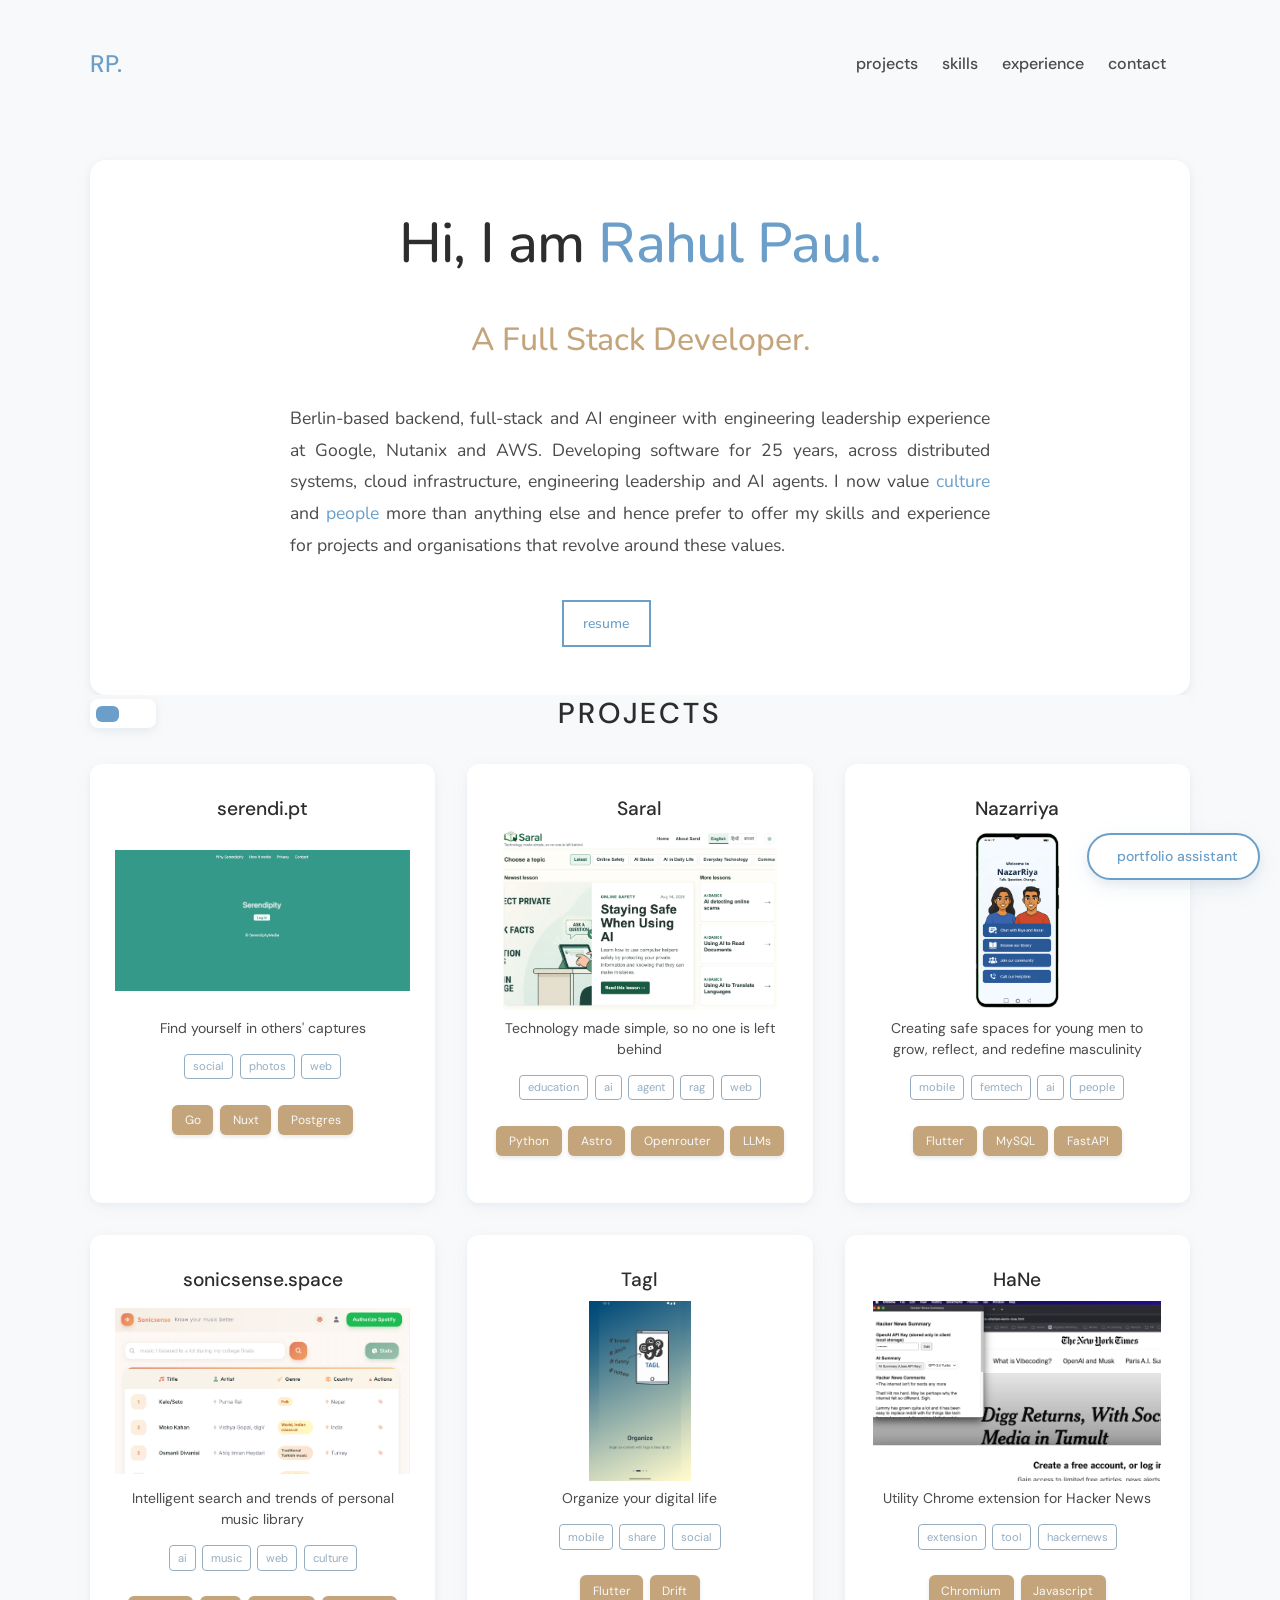
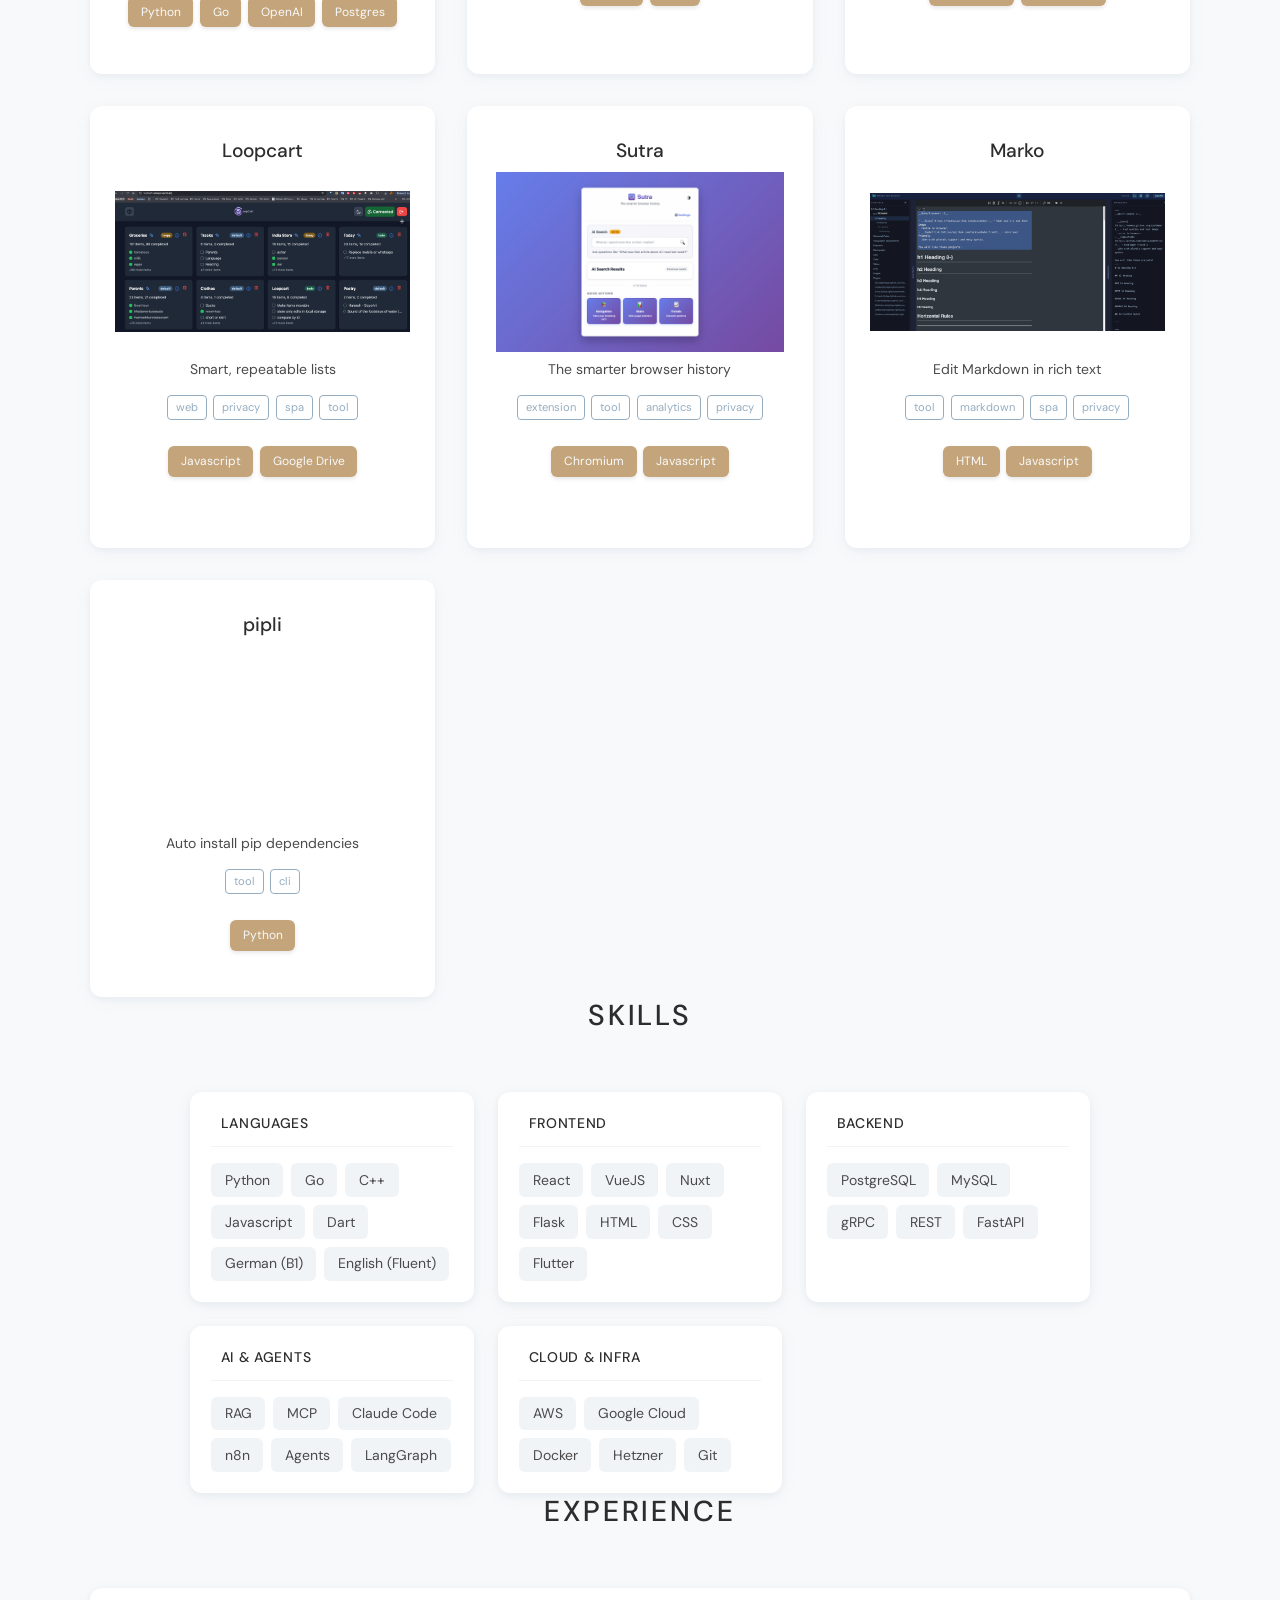
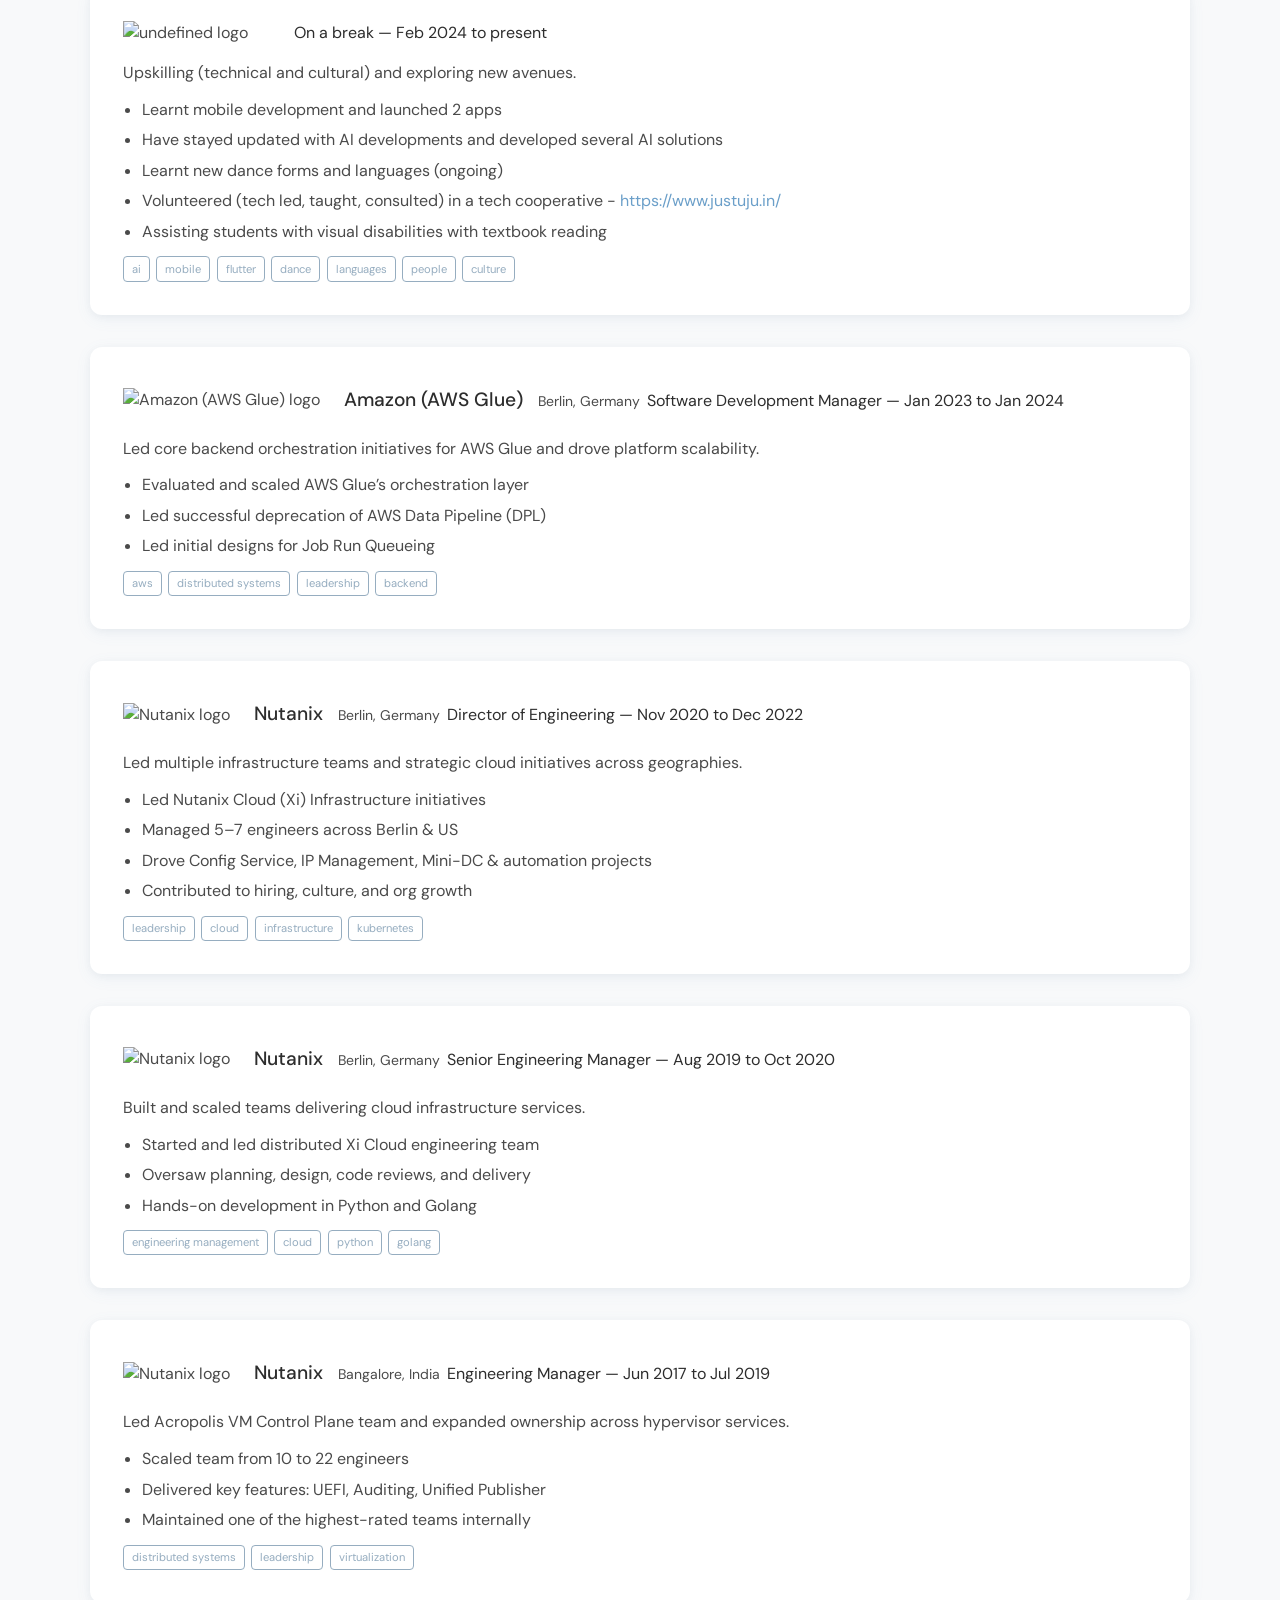
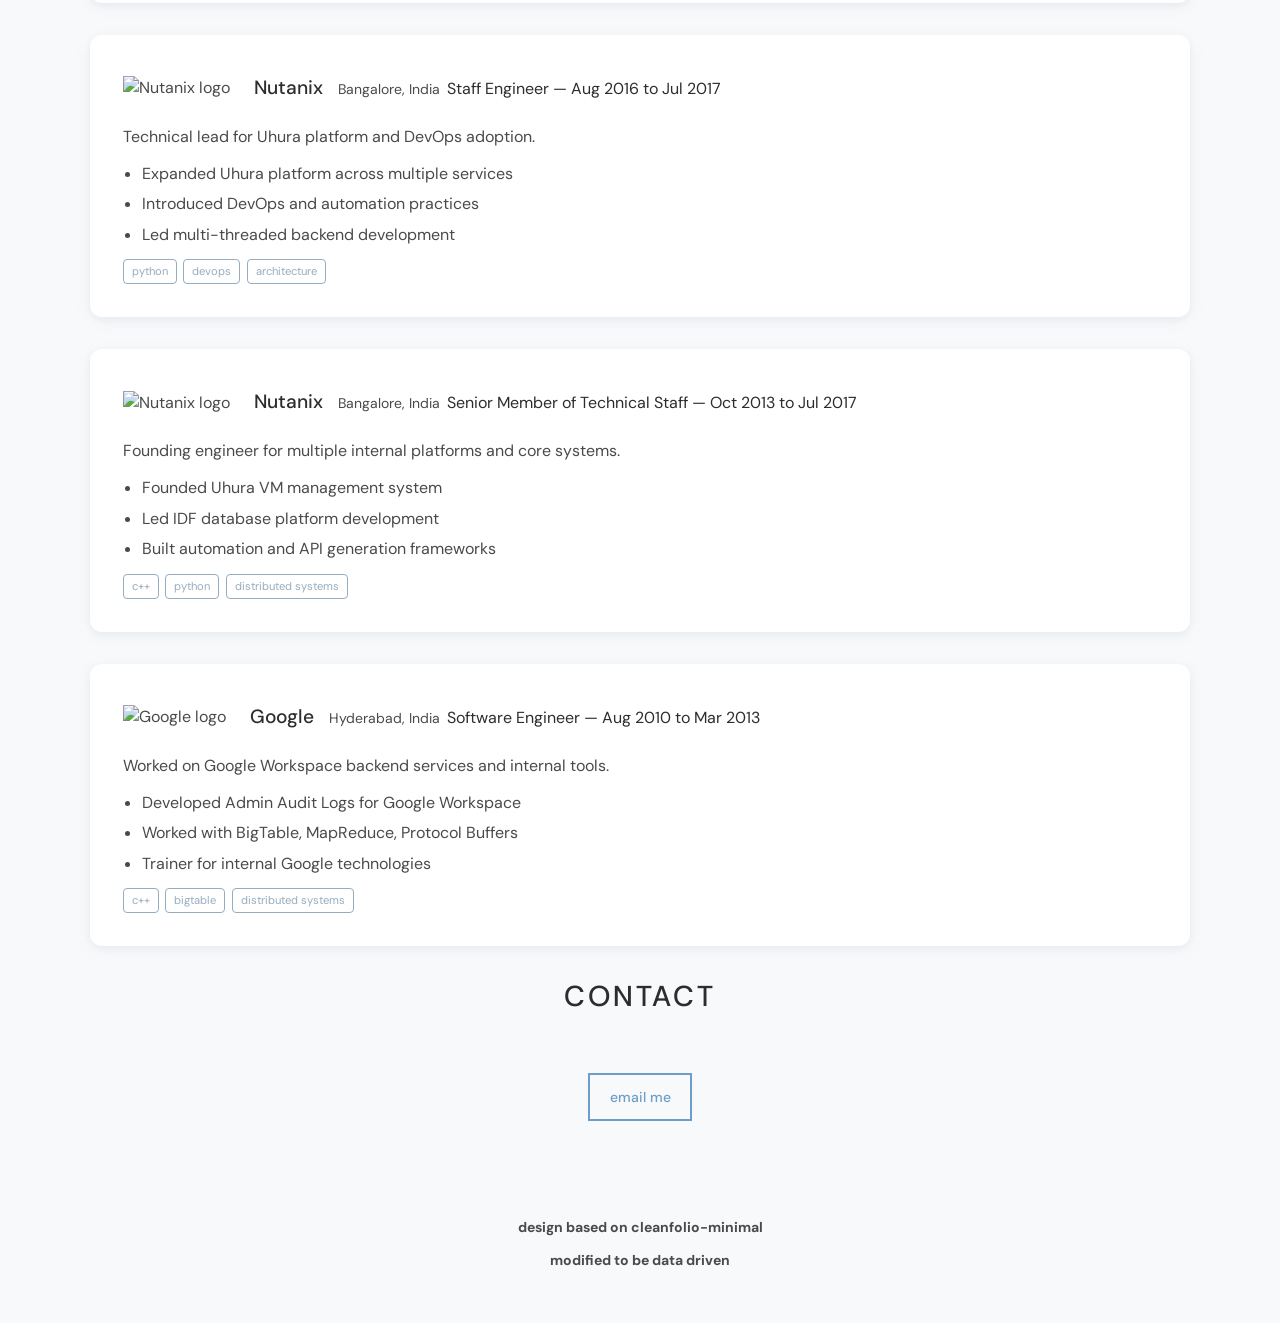
==== commit d83141f5: "S & AI EO." ====
--- a/index.html
+++ b/index.html
@@ -3,8 +3,13 @@
   <head>
     <meta charset="UTF-8" />
     <meta name="viewport" content="width=device-width, initial-scale=1" />
-    <meta name="description" content="Rahul Paul - Full Stack Developer with 25 years of experience building across the tech landscape. Portfolio showcasing projects, skills, and experience." />
+    <meta name="description" content="Rahul Paul is a Berlin-based backend, full-stack and AI engineer and engineering leader with experience at Google, Nutanix and AWS. Portfolio showcasing projects, skills, and experience." />
     <meta name="author" content="Rahul Paul" />
+    <meta name="robots" content="index, follow, max-image-preview:large" />
+
+    <link rel="canonical" href="https://paulrahul.github.io/" />
+    <link rel="describedby" href="https://paulrahul.github.io/llms.txt" type="text/plain" />
+    <link rel="alternate" href="https://paulrahul.github.io/data.json" type="application/json" title="Rahul Paul's portfolio data" />
 
     <!-- Favicon -->
     <link rel="icon" type="image/svg+xml" href="img/favicon.svg" />
@@ -12,20 +17,81 @@
     <!-- Open Graph / Facebook / WhatsApp / Signal -->
     <meta property="og:type" content="website" />
     <meta property="og:url" content="https://paulrahul.github.io/" />
-    <meta property="og:title" content="Rahul Paul - Full Stack Developer" />
-    <meta property="og:description" content="Full Stack Developer with 25 years of experience building across the tech landscape. Passionate about culture and people-driven projects." />
+    <meta property="og:title" content="Rahul Paul | Backend, Full-Stack &amp; AI Engineer in Berlin" />
+    <meta property="og:description" content="Berlin-based backend, full-stack and AI engineer and engineering leader with experience at Google, Nutanix and AWS." />
     <meta property="og:image" content="https://paulrahul.github.io/img/og-image.png" />
     <meta property="og:image:type" content="image/png" />
     <meta property="og:image:width" content="1200" />
     <meta property="og:image:height" content="630" />
+    <meta property="og:image:alt" content="Rahul Paul's portfolio" />
     <meta property="og:site_name" content="Rahul Paul - Portfolio" />
+    <meta property="og:locale" content="en_US" />
 
     <!-- Twitter -->
     <meta name="twitter:card" content="summary_large_image" />
     <meta name="twitter:url" content="https://paulrahul.github.io/" />
-    <meta name="twitter:title" content="Rahul Paul - Full Stack Developer" />
-    <meta name="twitter:description" content="Full Stack Developer with 25 years of experience building across the tech landscape. Passionate about culture and people-driven projects." />
+    <meta name="twitter:title" content="Rahul Paul | Backend, Full-Stack &amp; AI Engineer in Berlin" />
+    <meta name="twitter:description" content="Berlin-based backend, full-stack and AI engineer and engineering leader with experience at Google, Nutanix and AWS." />
     <meta name="twitter:image" content="https://paulrahul.github.io/img/og-image.png" />
+    <meta name="twitter:image:alt" content="Rahul Paul's portfolio" />
+
+    <script type="application/ld+json">
+      {
+        "@context": "https://schema.org",
+        "@type": "ProfilePage",
+        "url": "https://paulrahul.github.io/",
+        "name": "Rahul Paul | Backend, Full-Stack & AI Engineer in Berlin",
+        "description": "The professional portfolio of Rahul Paul, a Berlin-based backend, full-stack and AI engineer and engineering leader.",
+        "mainEntity": {
+          "@type": "Person",
+          "@id": "https://paulrahul.github.io/#rahul-paul",
+          "name": "Rahul Paul",
+          "url": "https://paulrahul.github.io/",
+          "image": "https://paulrahul.github.io/img/og-image.png",
+          "jobTitle": [
+            "Backend Engineer",
+            "Full-Stack Engineer",
+            "AI Engineer",
+            "Engineering Leader"
+          ],
+          "description": "Berlin-based backend, full-stack and AI engineer with engineering leadership experience at Google, Nutanix and AWS.",
+          "address": {
+            "@type": "PostalAddress",
+            "addressLocality": "Berlin",
+            "addressCountry": "DE"
+          },
+          "knowsAbout": [
+            "Backend engineering",
+            "Full-stack development",
+            "Artificial intelligence",
+            "AI agents",
+            "Retrieval-augmented generation",
+            "Distributed systems",
+            "Cloud infrastructure",
+            "Engineering leadership",
+            "Python",
+            "Go",
+            "AWS",
+            "Google Cloud"
+          ],
+          "alumniOf": [
+            {
+              "@type": "EducationalOrganization",
+              "name": "BITS Pilani"
+            },
+            {
+              "@type": "EducationalOrganization",
+              "name": "IIIT Calcutta"
+            }
+          ],
+          "sameAs": [
+            "https://github.com/paulrahul",
+            "https://de.linkedin.com/in/paulrahul",
+            "https://substack.com/@reorientinglife"
+          ]
+        }
+      }
+    </script>
 
     <link rel="preconnect" href="https://fonts.googleapis.com" />
     <link rel="preconnect" href="https://fonts.gstatic.com" crossorigin />
@@ -46,7 +112,7 @@
 
     <link rel="stylesheet" href="styles.css" />
 
-    <title>Rahul Paul</title>
+    <title>Rahul Paul | Backend, Full-Stack &amp; AI Engineer in Berlin</title>
   </head>
   <body class="theme-ocean-sand" id="top">
     <header class="header center">
@@ -92,8 +158,10 @@
         <h1>Hi, I am <span class="about__name">Rahul Paul.</span></h1>
         <h2 class="about__role">A Full Stack Developer.</h2>
         <p class="about__desc">
-          I love developing and have been doing so for 25 years now across various
-          ends of the tech landscape. I now value
+          Berlin-based backend, full-stack and AI engineer with engineering leadership experience at
+          Google, Nutanix and AWS. Developing software for <span data-experience-years>many years</span>,
+          across distributed systems, cloud infrastructure, engineering leadership and AI agents.
+          I now value
           <a href="/culture" class="link link--value">culture</a> and
           <a href="/people" class="link link--value">people</a>
           more than anything else and hence prefer to offer my skills and experience
@@ -102,7 +170,7 @@
 
         <div class="about__contact center">
           <a
-            href="https://github.com/paulrahul/paulrahul.github.io/blob/master/resume.pdf"
+            href="/resume.pdf"
             target="_blank" rel="noopener noreferrer"
           >
             <span class="btn btn--outline">Resume</span>
@@ -206,7 +274,7 @@
       href="./chat/static/"
       class="btn btn--outline chat-launch-button"
       target="_blank"
-      rel="noopener noreferrer"
+      rel="opener"
       data-chat-launch
       aria-controls="portfolio-chat-widget"
       aria-expanded="false"
--- a/styles.css
+++ b/styles.css
@@ -443,6 +443,7 @@
     max-width: 700px;
     line-height: 1.8;
     color: var(--clr-fg);
+    text-align: justify;
   }
 
   .about__desc,
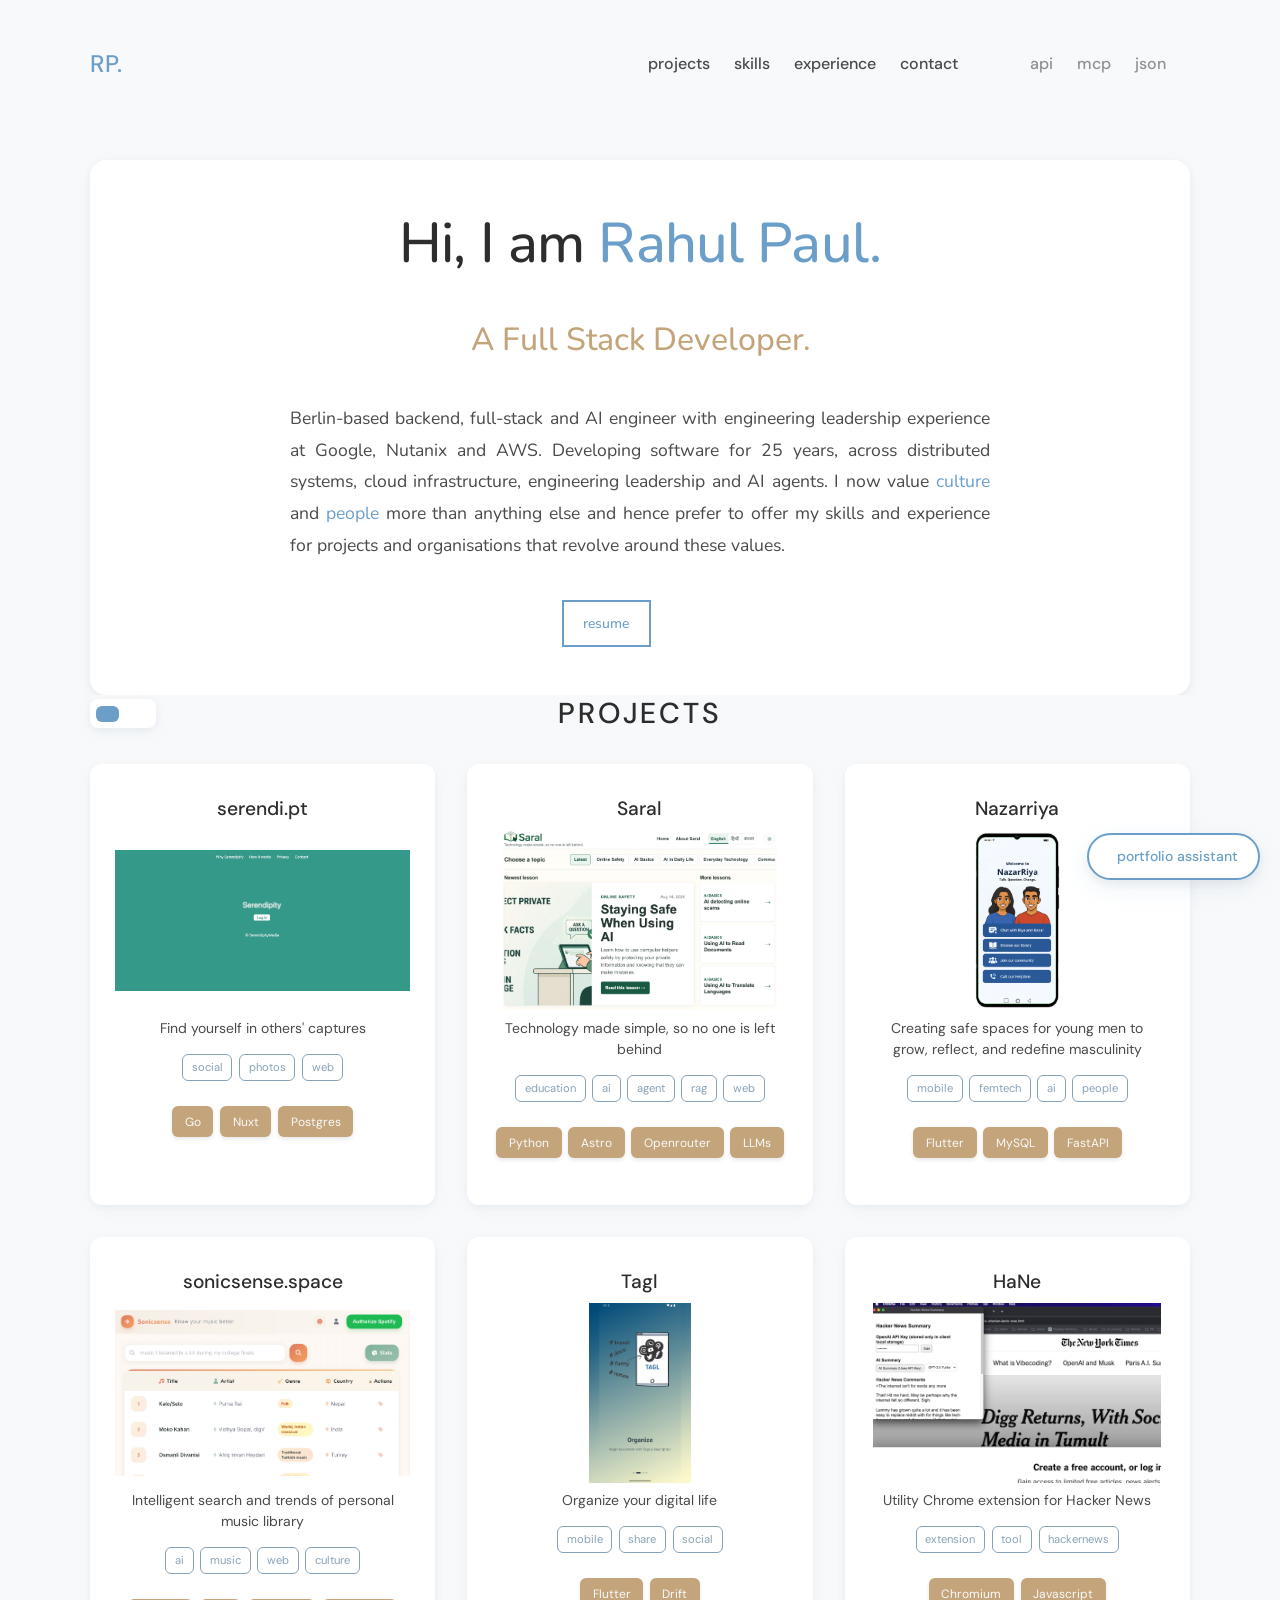
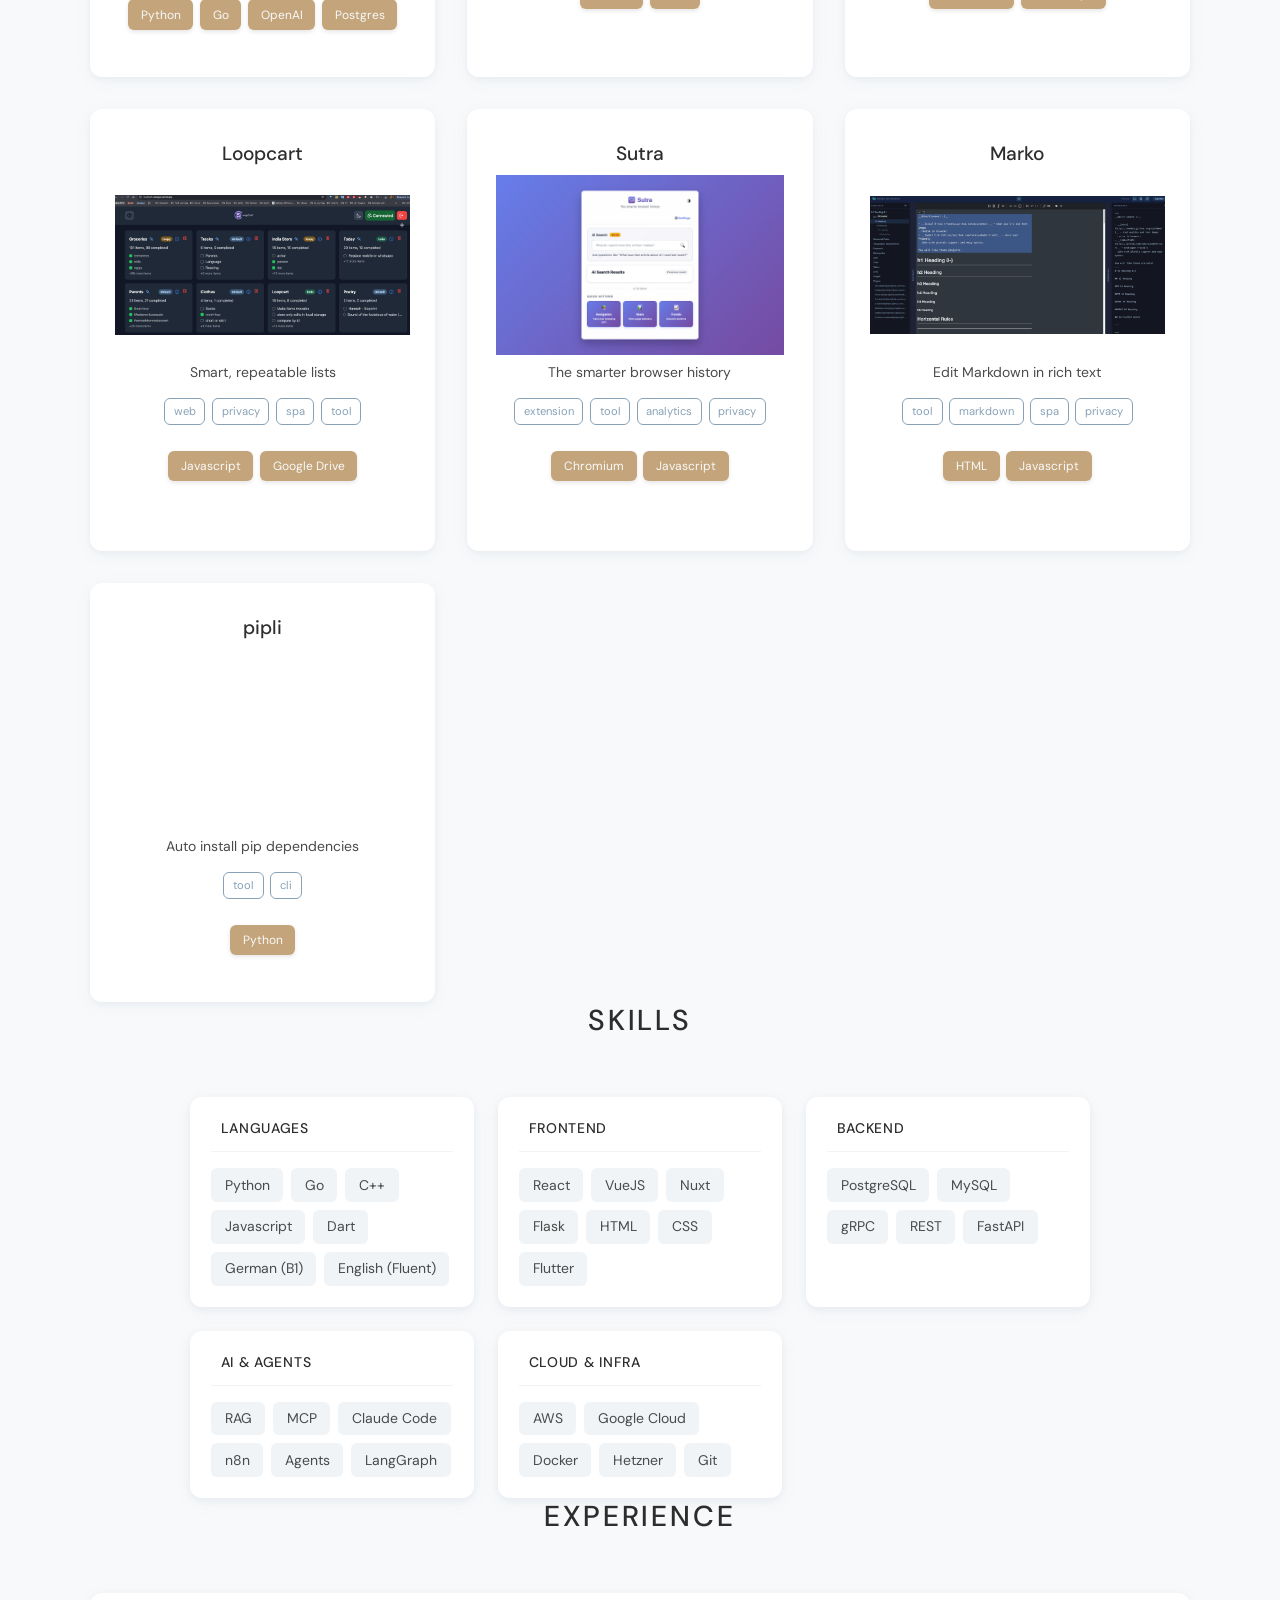
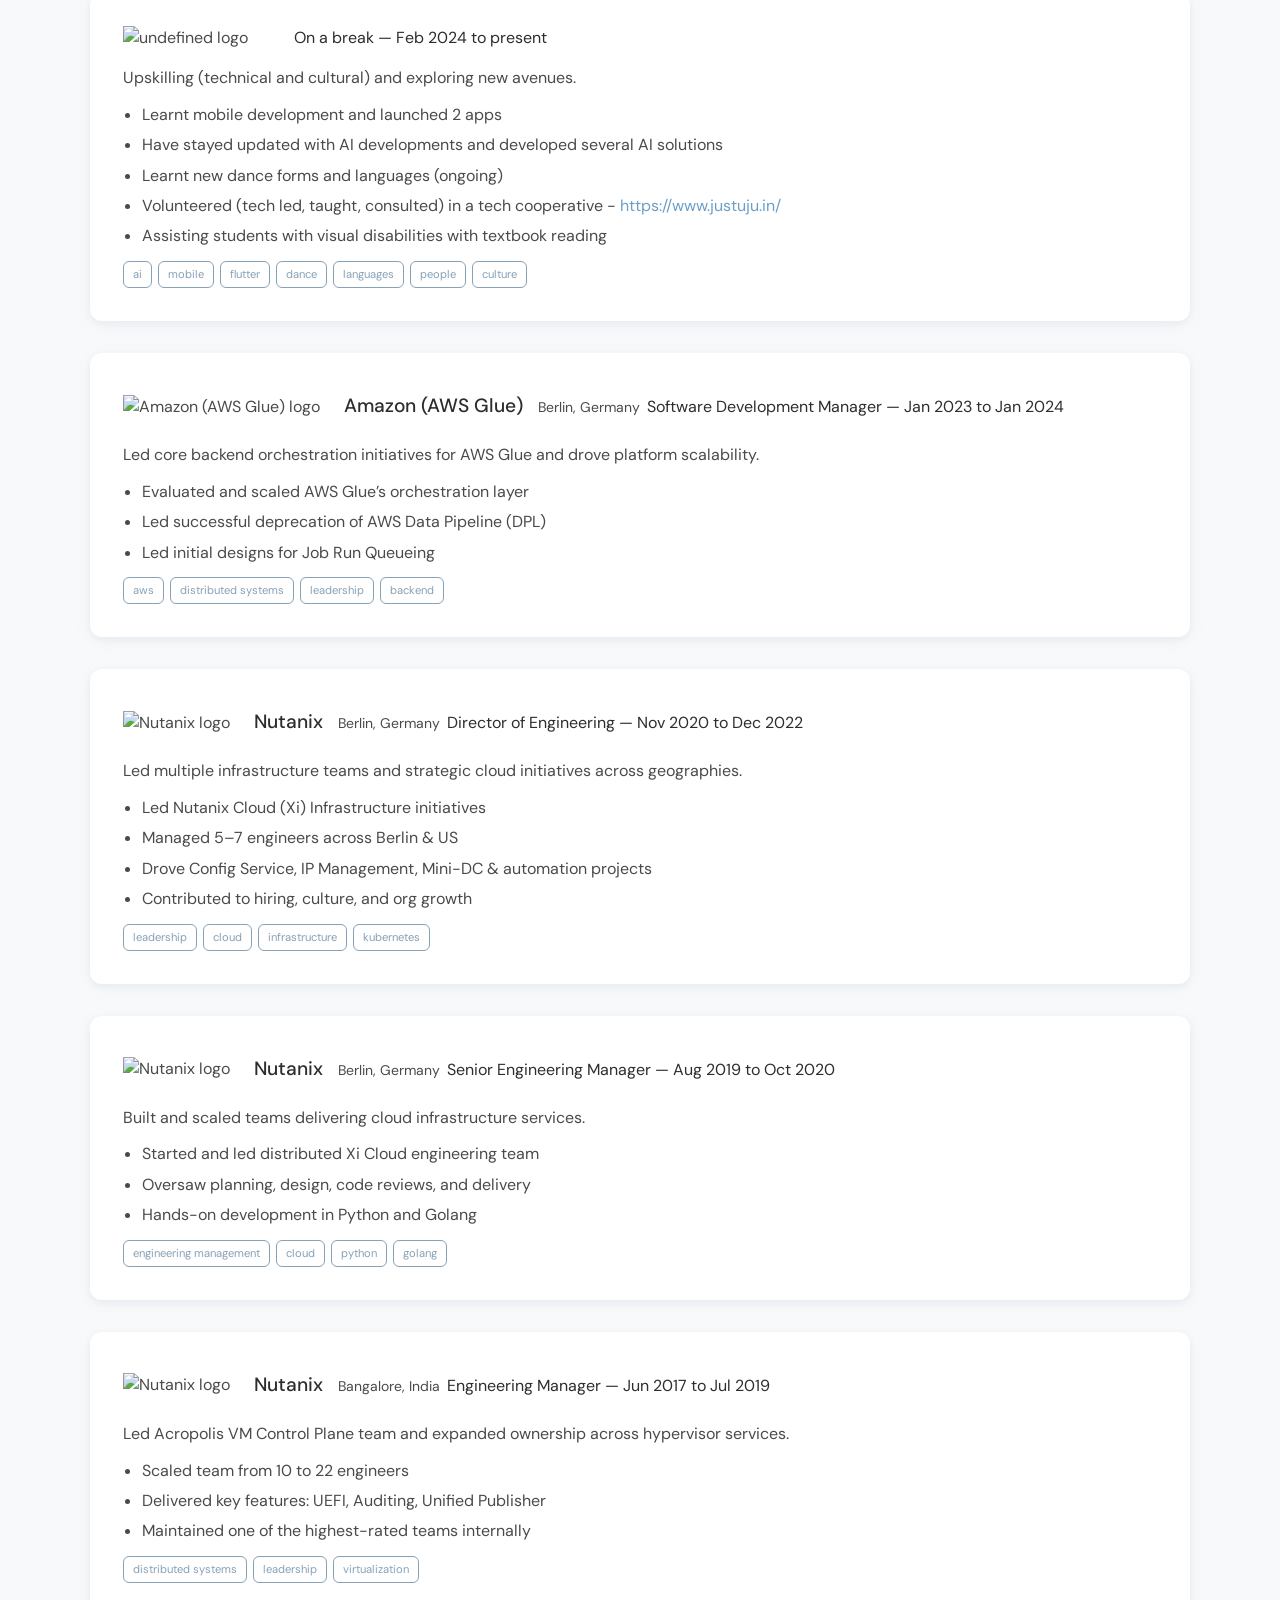
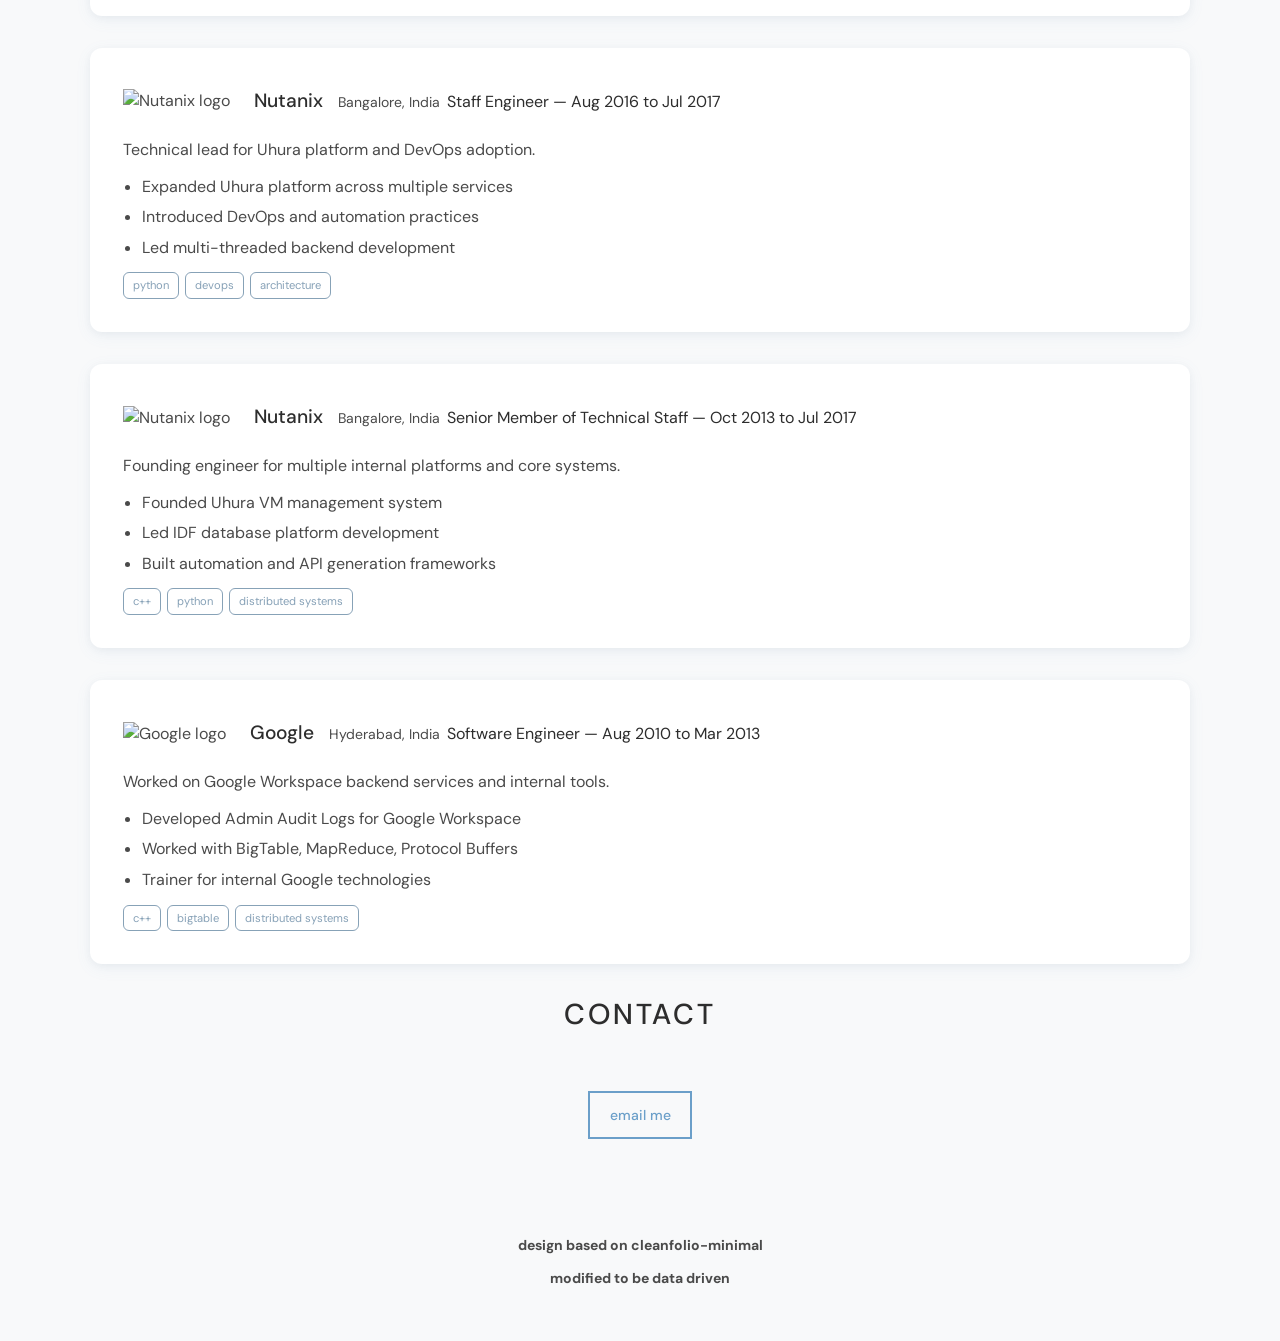
==== commit 397c19b8: "adding mcp and api endpoints" ====
--- a/index.html
+++ b/index.html
@@ -138,6 +138,36 @@
           </li>
         </ul>
 
+        <ul class="nav__list nav__list--dev center">
+          <li class="nav__list-item">
+            <a
+              class="link link--nav"
+              href="http://localhost:8010/docs"
+              target="_blank"
+              rel="noopener noreferrer"
+              >api</a
+            >
+          </li>
+          <li class="nav__list-item">
+            <a
+              class="link link--nav"
+              href="http://localhost:8020"
+              target="_blank"
+              rel="noopener noreferrer"
+              >mcp</a
+            >
+          </li>
+          <li class="nav__list-item">
+            <a
+              class="link link--nav"
+              href="/data.json"
+              target="_blank"
+              rel="noopener noreferrer"
+              >json</a
+            >
+          </li>
+        </ul>
+
         <button type="button" aria-label="toggle theme" class="btn btn--icon">
           <i aria-hidden="true" id="btn-theme" class="fas fa-moon"></i>
         </button>
--- a/styles.css
+++ b/styles.css
@@ -873,6 +873,17 @@
     color: var(--clr-fg);
   }
 
+  .nav__list--dev {
+    justify-content: center;
+    padding-left: 1.5em;
+    /* border-left: 1px solid var(--clr-fg); */
+    opacity: 0.6;
+  }
+
+  .nav__list--dev:hover {
+    opacity: 1;
+  }
+
   .scroll-top {
     display: none;
     position: fixed;
@@ -893,14 +904,14 @@
   }
 
   .project__tag {
-    padding: 0.2rem 0.5rem;
+    padding: 0.25rem 0.55rem;
     font-size: 0.7rem;
-    border-radius: 4px;
+    border-radius: 6px;
     background: transparent;
     color: var(--clr-tag-text);
     border: 1px solid var(--clr-tag-text);
     white-space: nowrap;
-    opacity: 0.7;
+    opacity: 0.8;
     transition: all 0.2s ease;
     cursor: pointer;
   }
@@ -909,8 +920,8 @@
     opacity: 1;
     border-color: var(--clr-muted);
     color: var(--clr-muted);
-    transform: translateY(-2px);
-    box-shadow: rgba(0, 0, 0, 0.15) 0px 4px 8px;
+    transform: translateY(-1px);
+    box-shadow: rgba(0, 0, 0, 0.1) 0px 2px 6px;
     cursor: pointer;
   }
 
@@ -1021,16 +1032,17 @@
     background: transparent;
     color: var(--clr-tag-text);
     border: 1px solid var(--clr-tag-text);
-    padding: 0.2rem 0.5rem;
-    border-radius: 4px;
+    padding: 0.25rem 0.55rem;
+    border-radius: 6px;
     font-size: 0.7rem;
     text-transform: lowercase;
-    opacity: 0.7;
+    opacity: 0.8;
+    transition: all 0.2s ease;
   }
 
   .experience__tag:hover {
-    transform: translateY(-2px);
-    box-shadow: rgba(0, 0, 0, 0.15) 0px 4px 8px;
+    transform: translateY(-1px);
+    box-shadow: rgba(0, 0, 0, 0.1) 0px 2px 6px;
     cursor: pointer;
   }
 
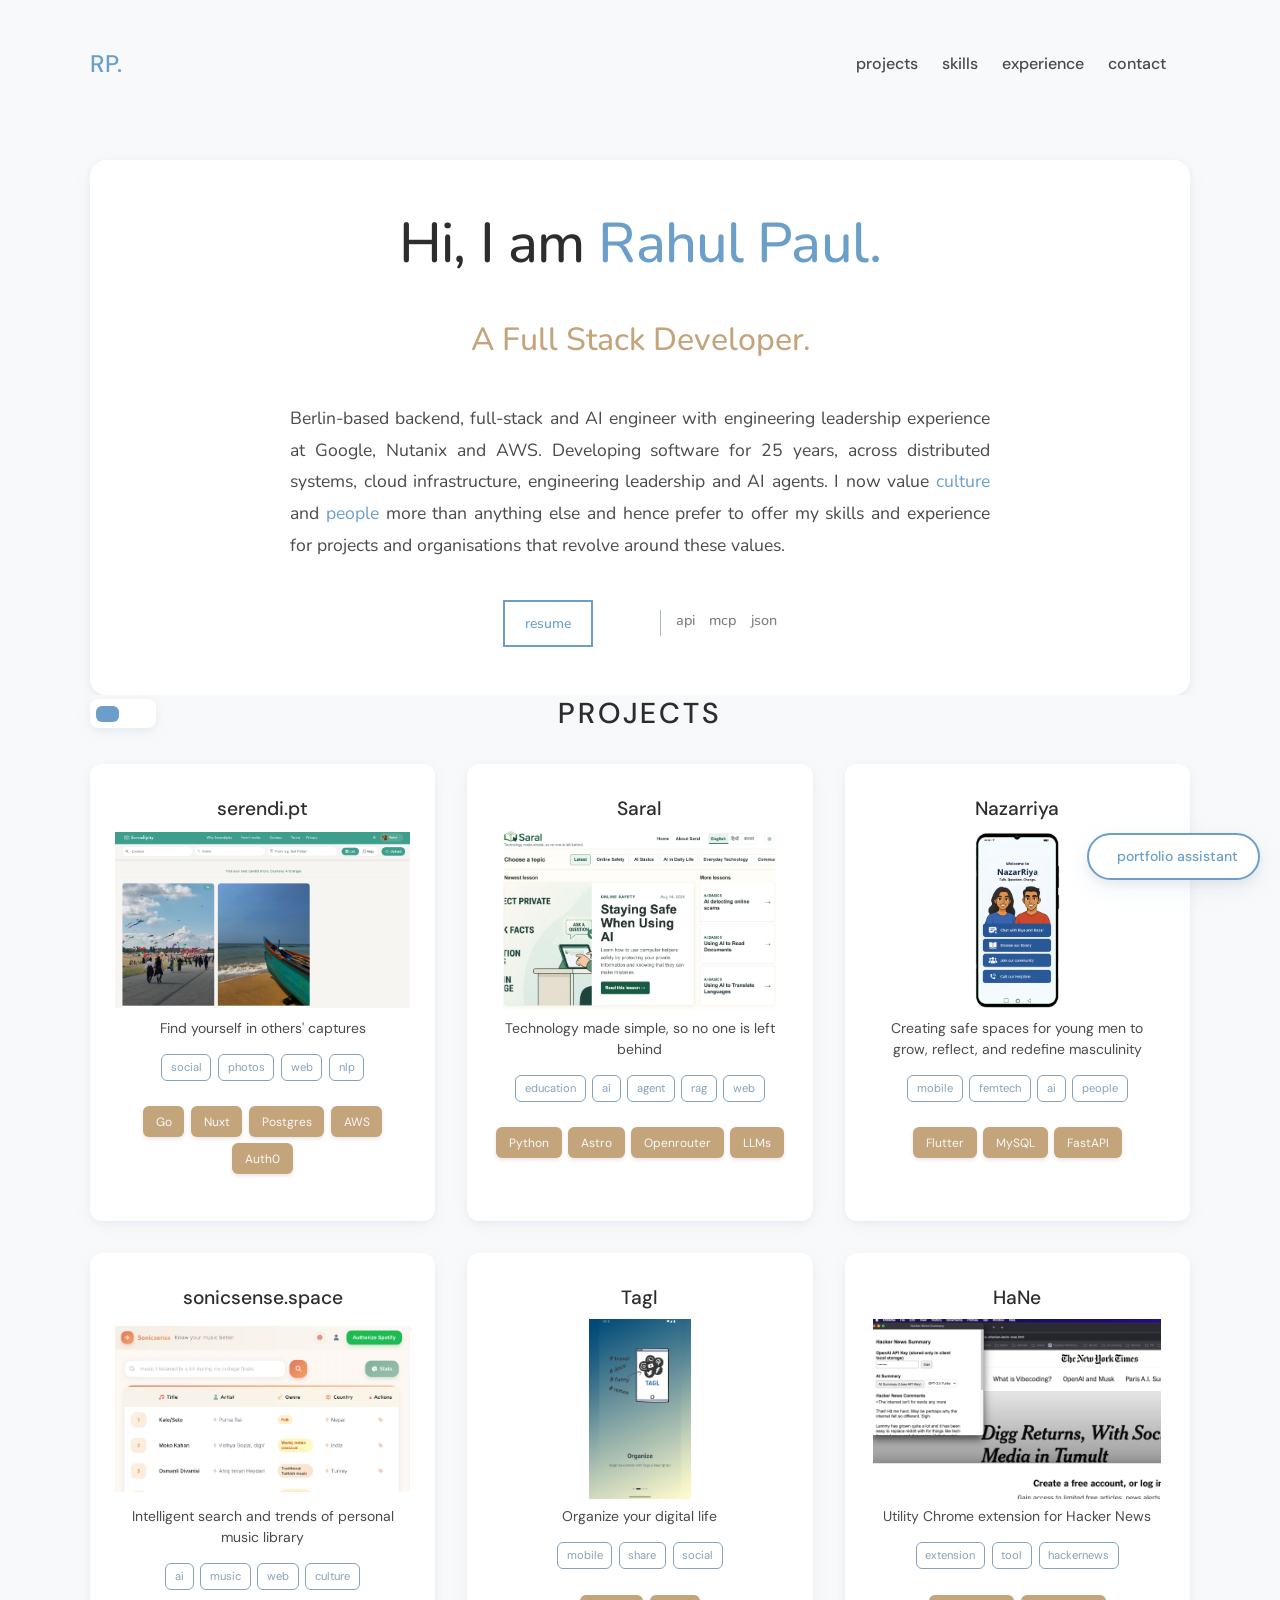
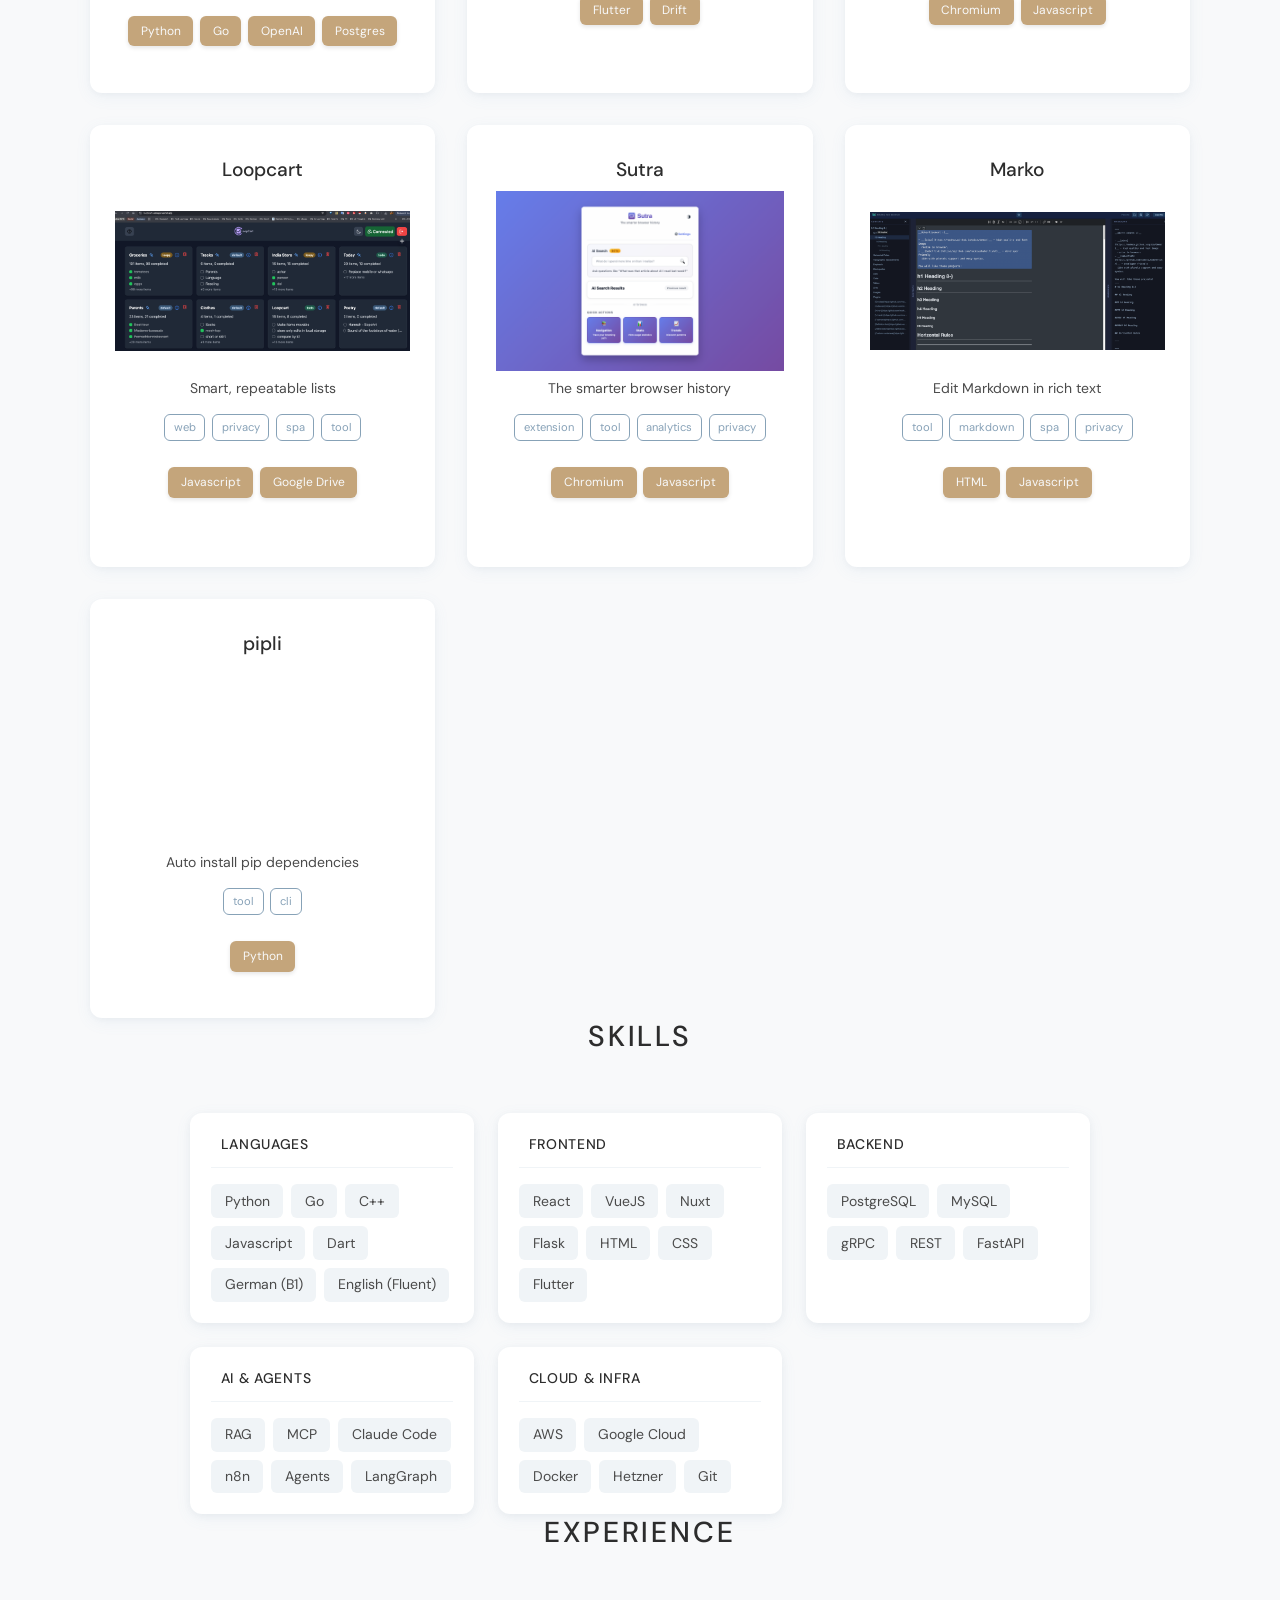
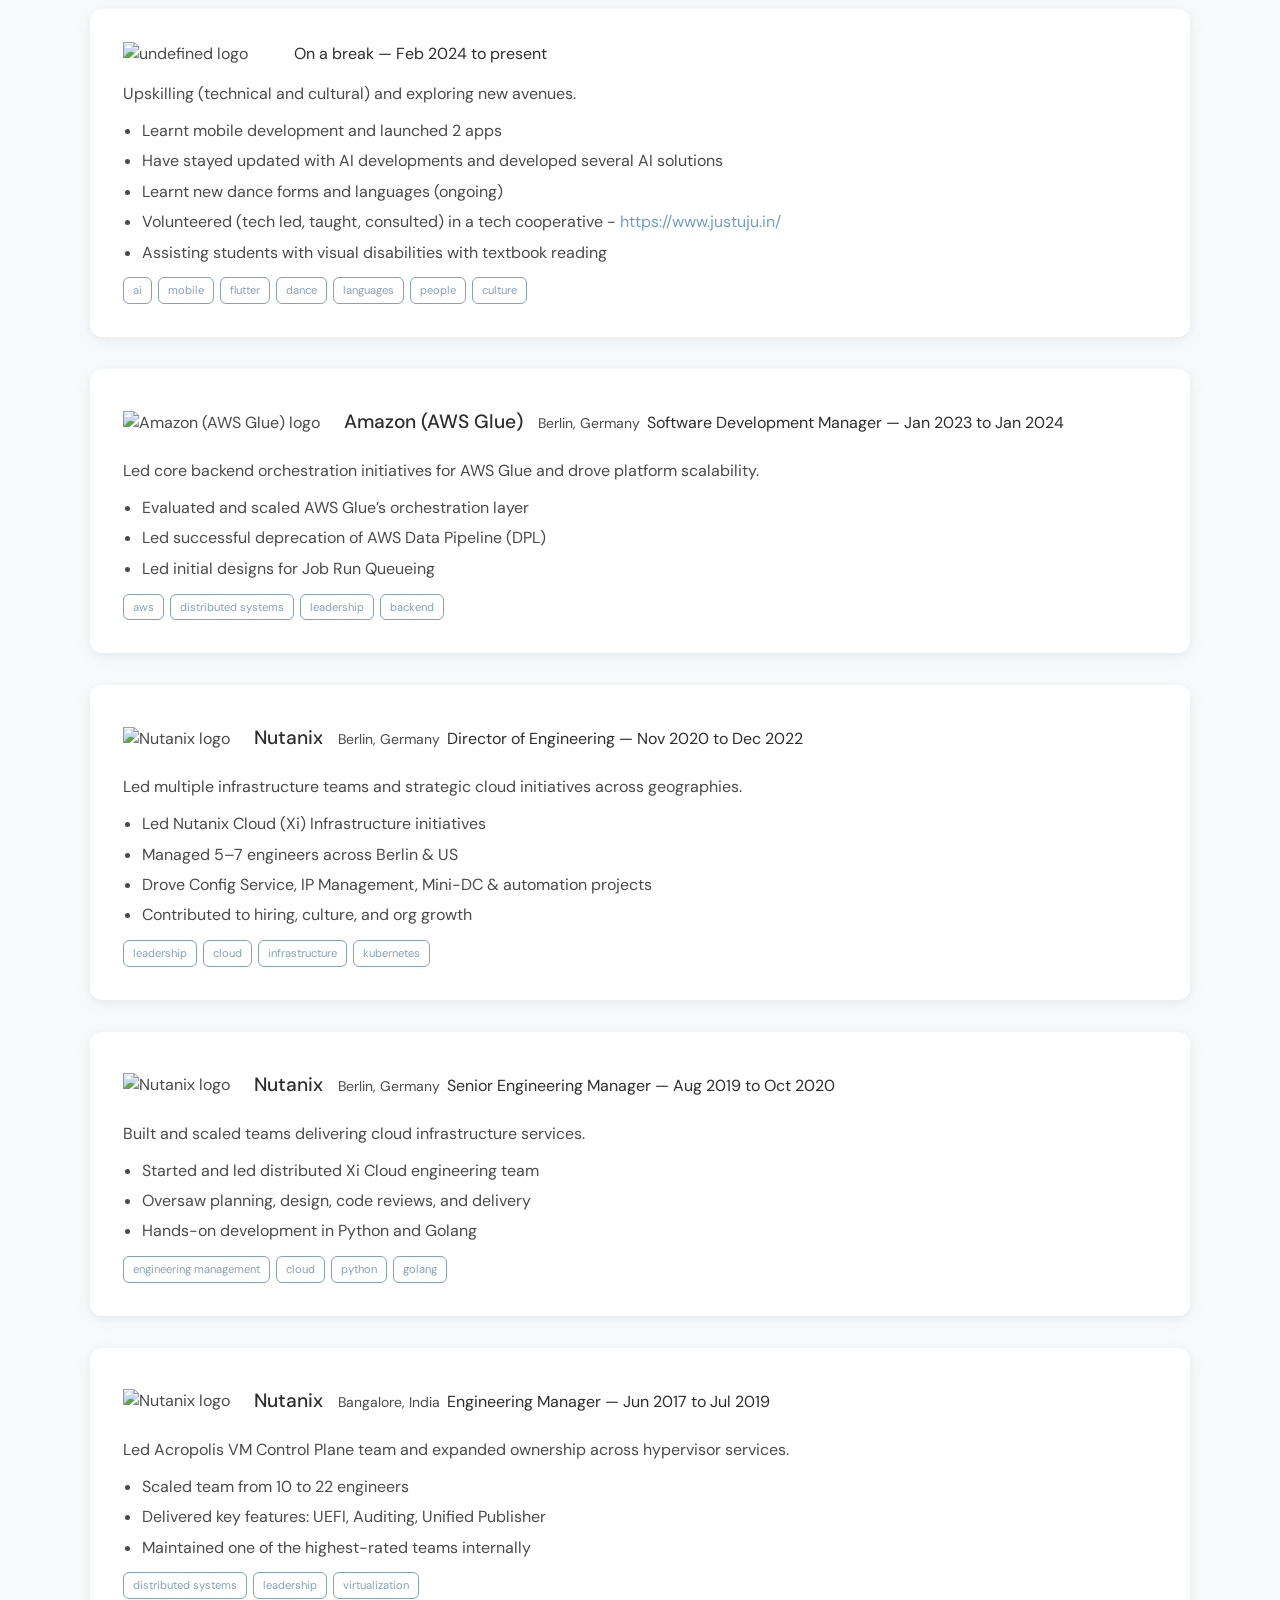
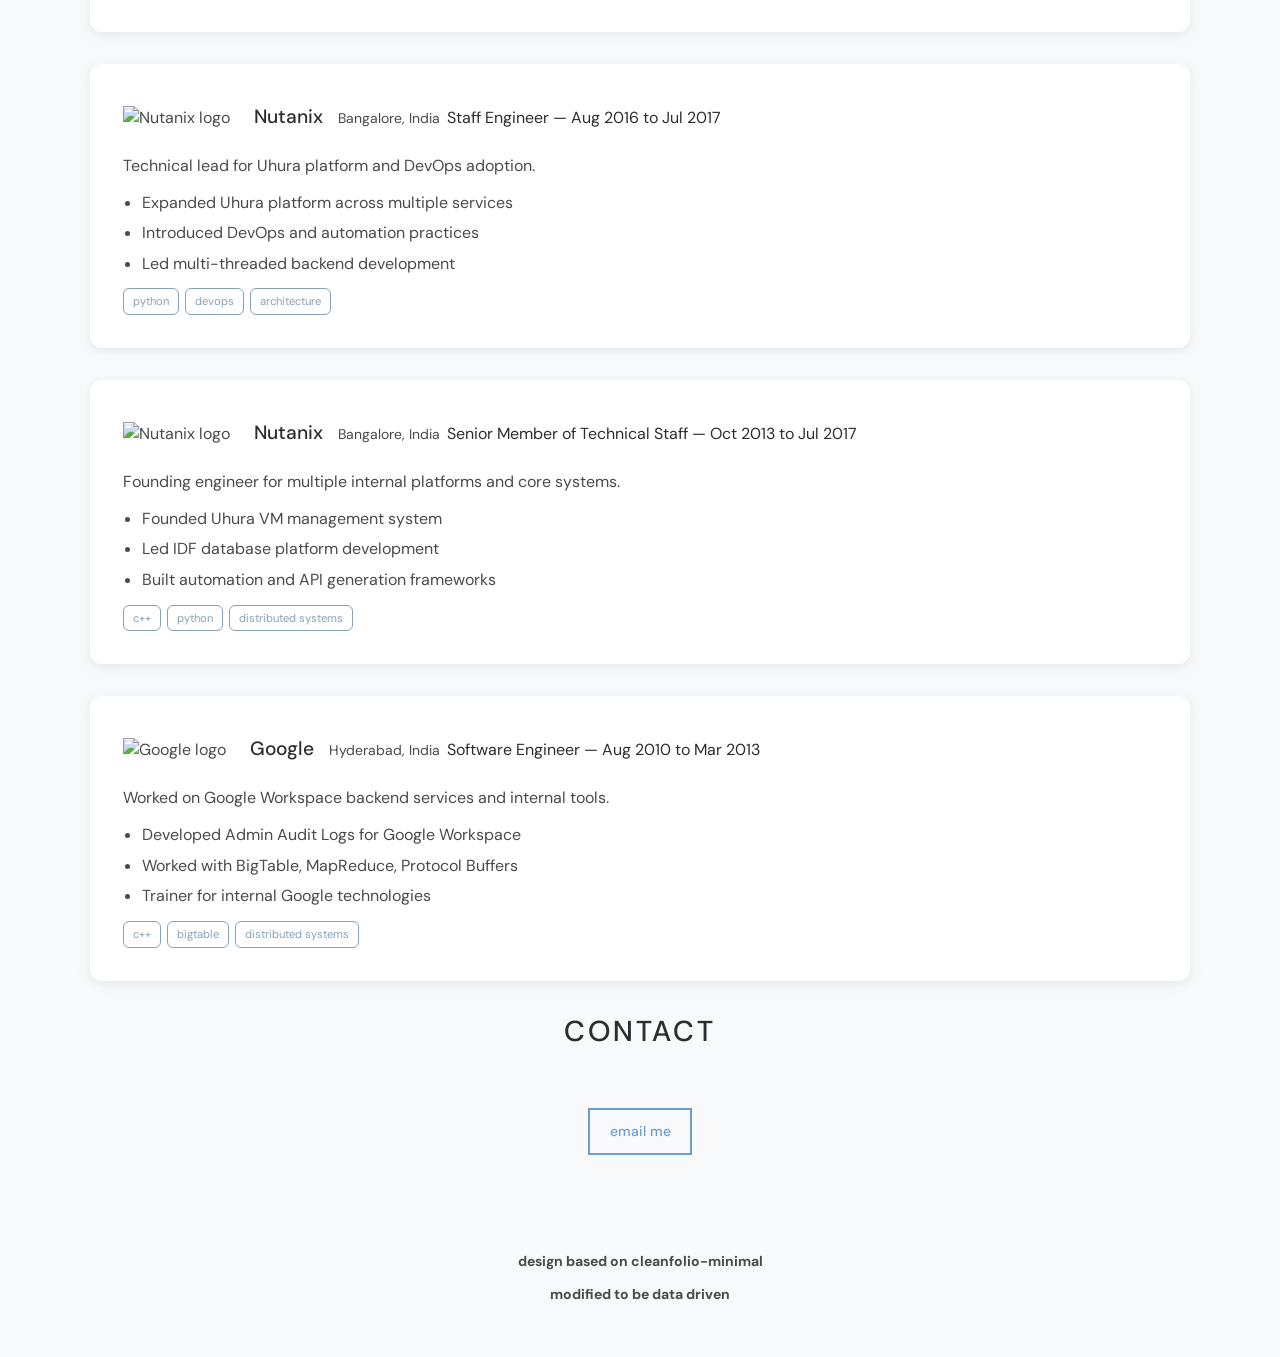
==== commit e948b411: "new data & changed layout" ====
--- a/index.html
+++ b/index.html
@@ -138,36 +138,6 @@
           </li>
         </ul>
 
-        <ul class="nav__list nav__list--dev center">
-          <li class="nav__list-item">
-            <a
-              class="link link--nav"
-              href="http://localhost:8010/docs"
-              target="_blank"
-              rel="noopener noreferrer"
-              >api</a
-            >
-          </li>
-          <li class="nav__list-item">
-            <a
-              class="link link--nav"
-              href="http://localhost:8020"
-              target="_blank"
-              rel="noopener noreferrer"
-              >mcp</a
-            >
-          </li>
-          <li class="nav__list-item">
-            <a
-              class="link link--nav"
-              href="/data.json"
-              target="_blank"
-              rel="noopener noreferrer"
-              >json</a
-            >
-          </li>
-        </ul>
-
         <button type="button" aria-label="toggle theme" class="btn btn--icon">
           <i aria-hidden="true" id="btn-theme" class="fas fa-moon"></i>
         </button>
@@ -232,6 +202,24 @@
           >
             <i aria-hidden="true" class="fa-solid fa-file-pen"></i>
           </a>
+
+          <span class="about__dev-links center">
+            <a
+              href="https://portfolio-api-chi-one.vercel.app/docs"
+              class="link about__dev-link"
+              target="_blank" rel="noopener noreferrer"
+            >api</a>
+            <a
+              href="https://mcp-rho-azure.vercel.app/"
+              class="link about__dev-link"
+              target="_blank" rel="noopener noreferrer"
+            >mcp</a>
+            <a
+              href="/data.json"
+              class="link about__dev-link"
+              target="_blank" rel="noopener noreferrer"
+            >json</a>
+          </span>
         </div>
       </div>
 
--- a/styles.css
+++ b/styles.css
@@ -465,6 +465,37 @@
     margin-right: 1em;
   }
 
+  .about__contact {
+    flex-wrap: wrap;
+    justify-content: center;
+    row-gap: 1em;
+  }
+
+  .about__dev-links {
+    gap: 0.9em;
+    padding-left: 0.9em;
+    border-left: 1px solid var(--clr-muted);
+  }
+
+  .about__dev-link {
+    color: var(--clr-fg);
+    font-size: 0.9rem;
+    font-weight: 500;
+    opacity: 0.7;
+  }
+
+  .about__dev-link:hover {
+    opacity: 1;
+  }
+
+  /* The links wrap onto their own line here, where a leading divider looks stray. */
+  @media (max-width: 480px) {
+    .about__dev-links {
+      padding-left: 0;
+      border-left: 0;
+    }
+  }
+
   .projects__grid {
     max-width: 1100px;
     margin: 0 auto;
@@ -873,17 +904,6 @@
     color: var(--clr-fg);
   }
 
-  .nav__list--dev {
-    justify-content: center;
-    padding-left: 1.5em;
-    /* border-left: 1px solid var(--clr-fg); */
-    opacity: 0.6;
-  }
-
-  .nav__list--dev:hover {
-    opacity: 1;
-  }
-
   .scroll-top {
     display: none;
     position: fixed;
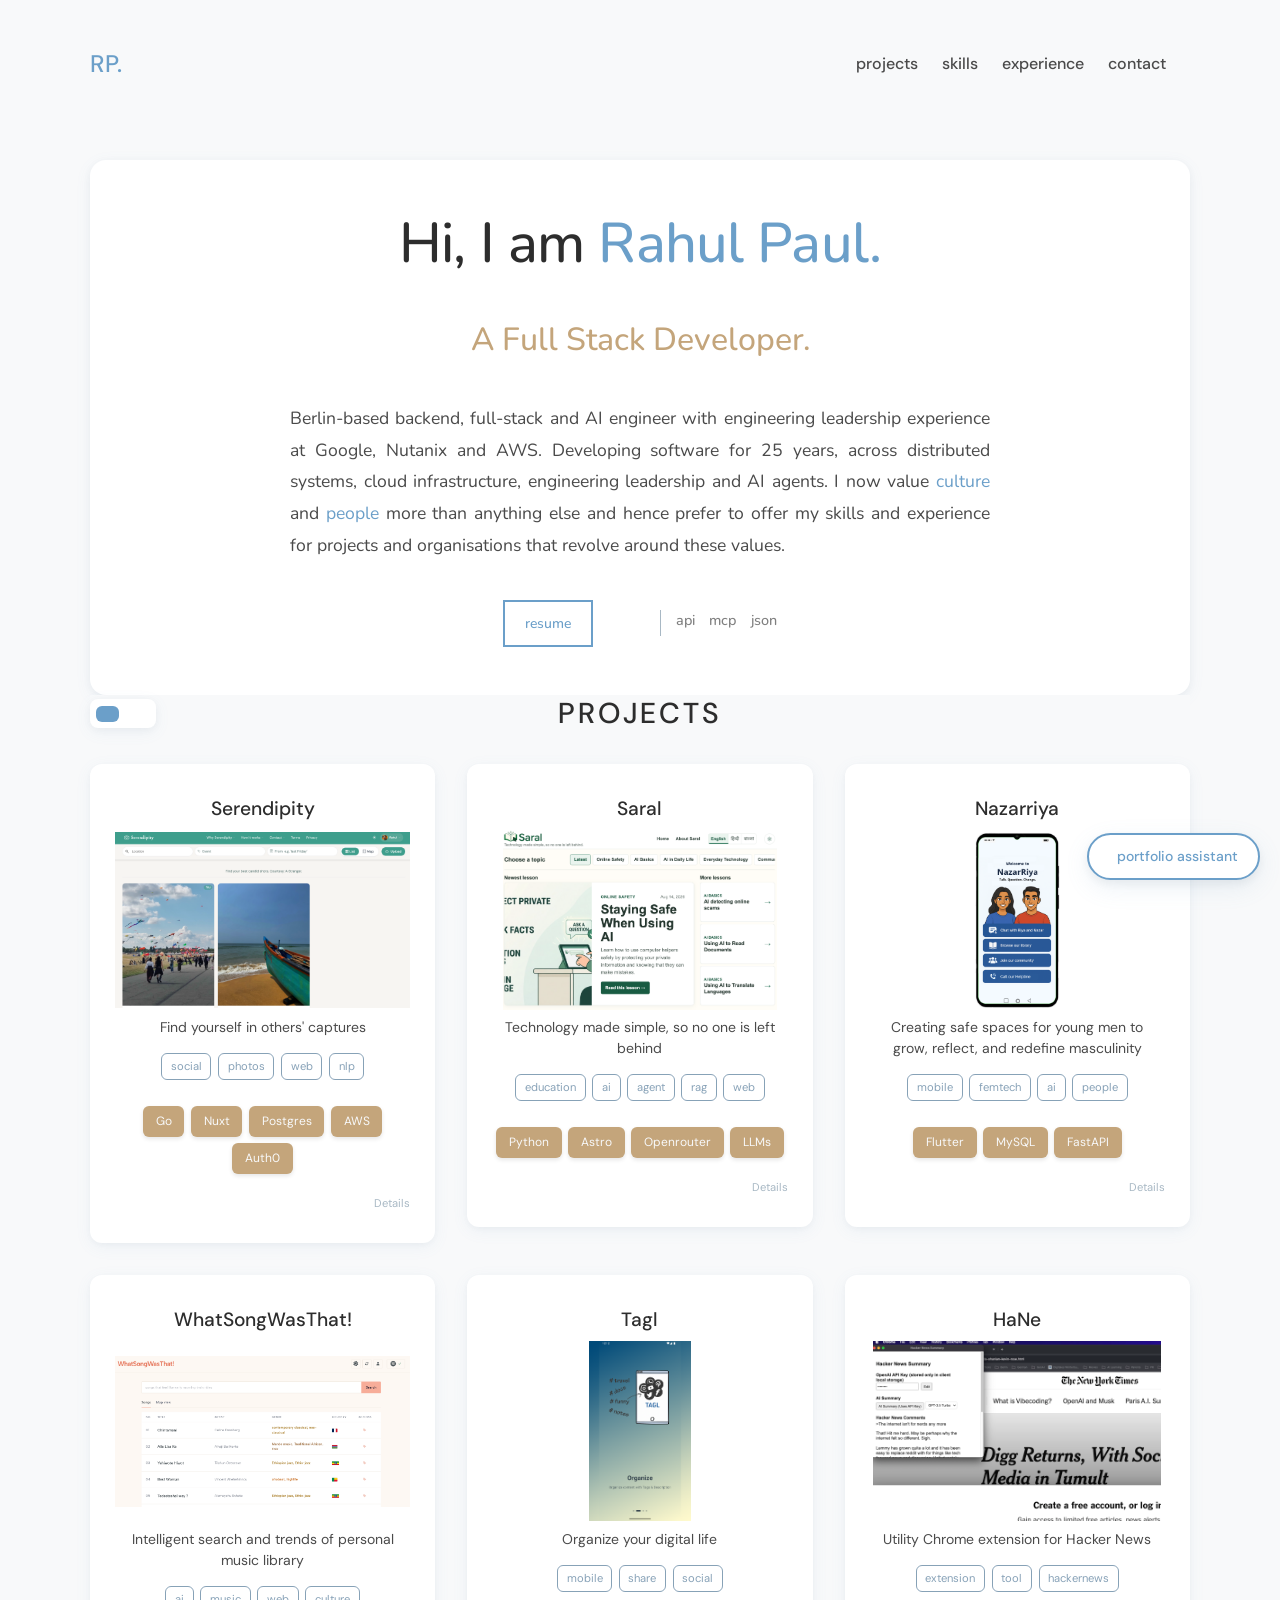
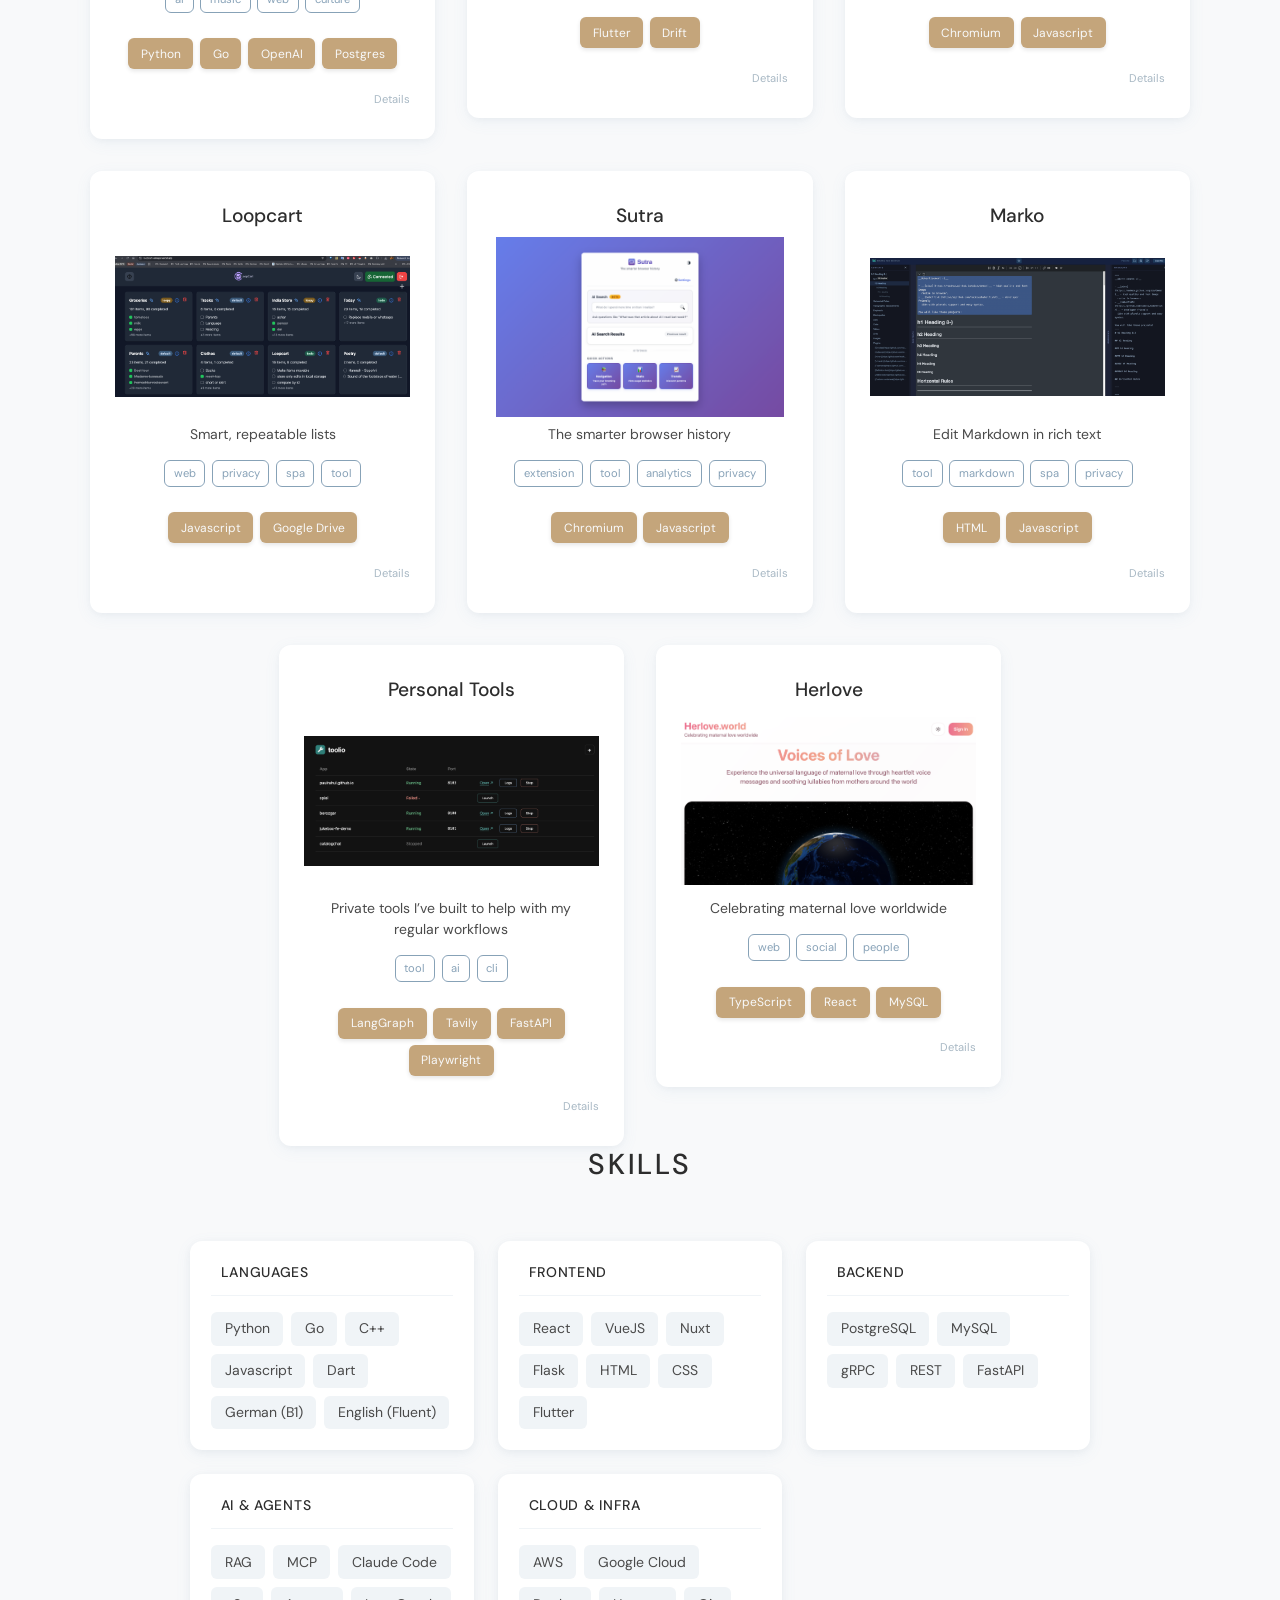
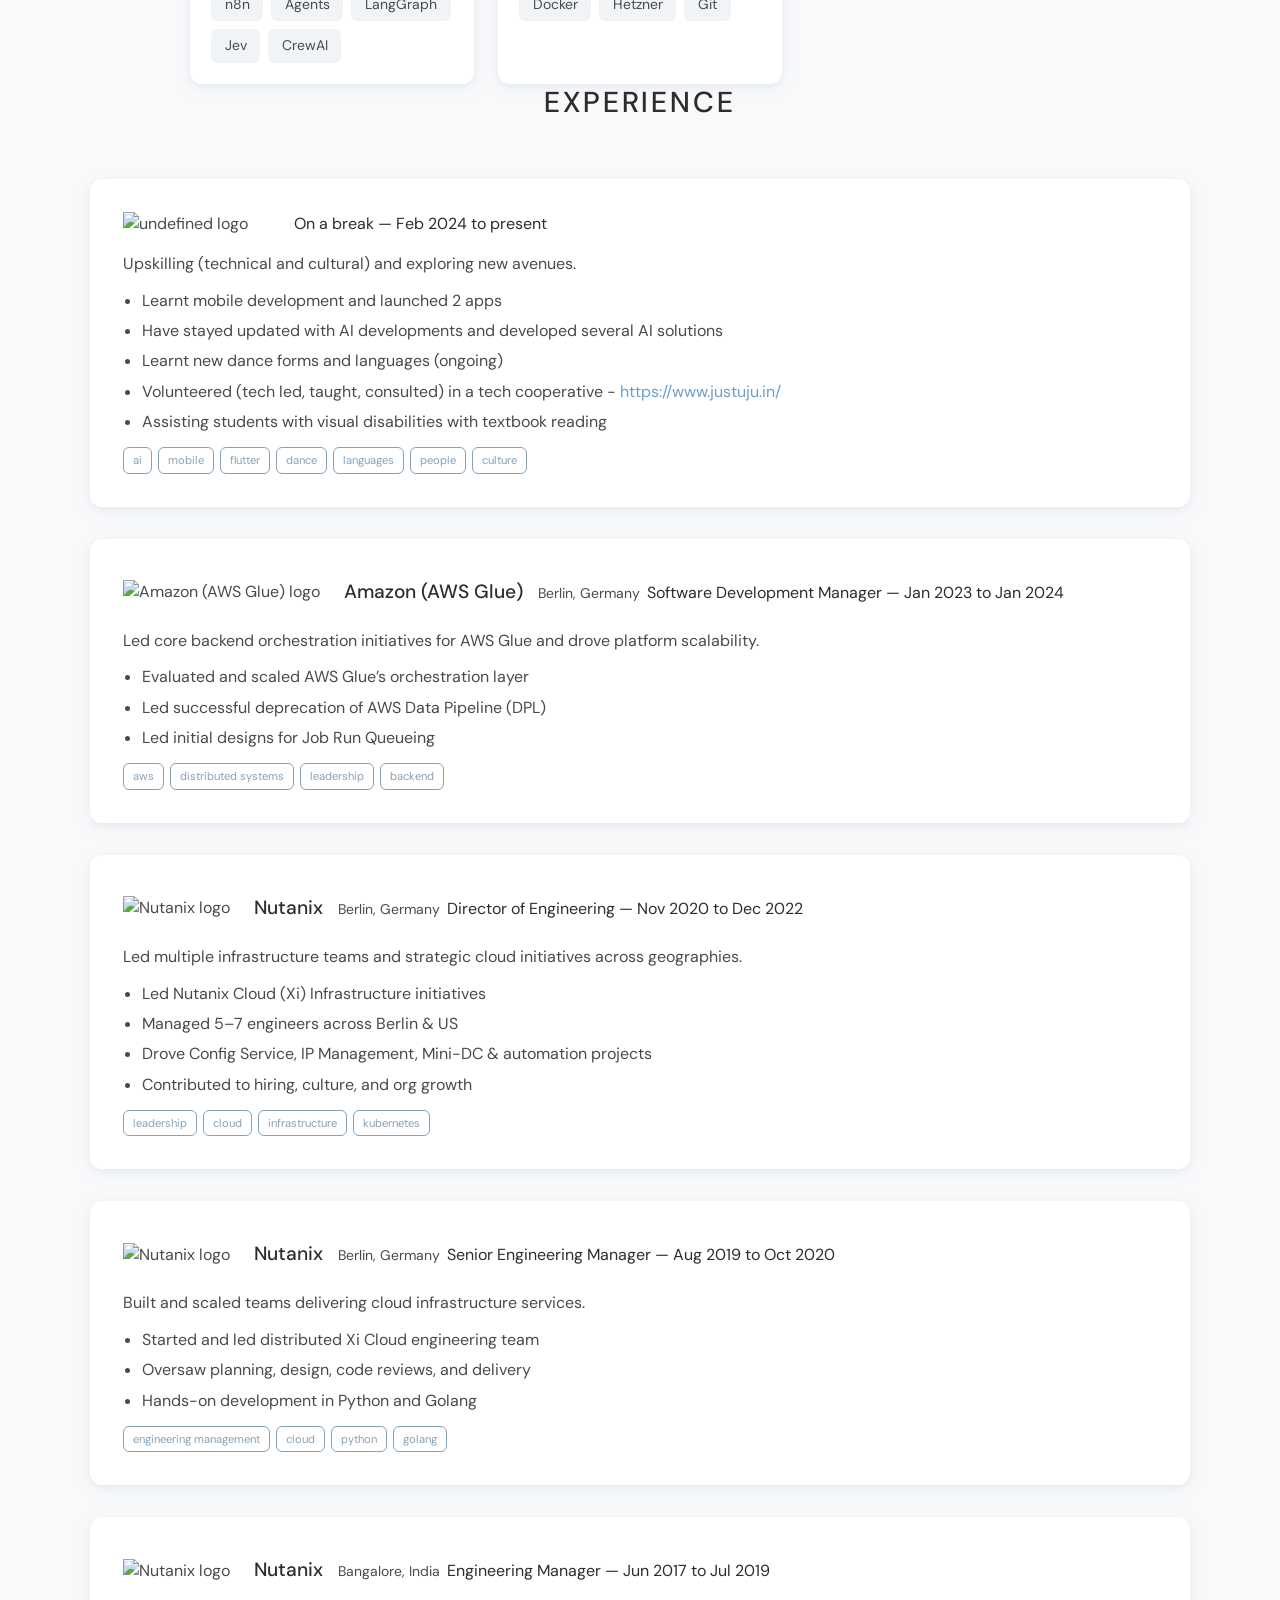
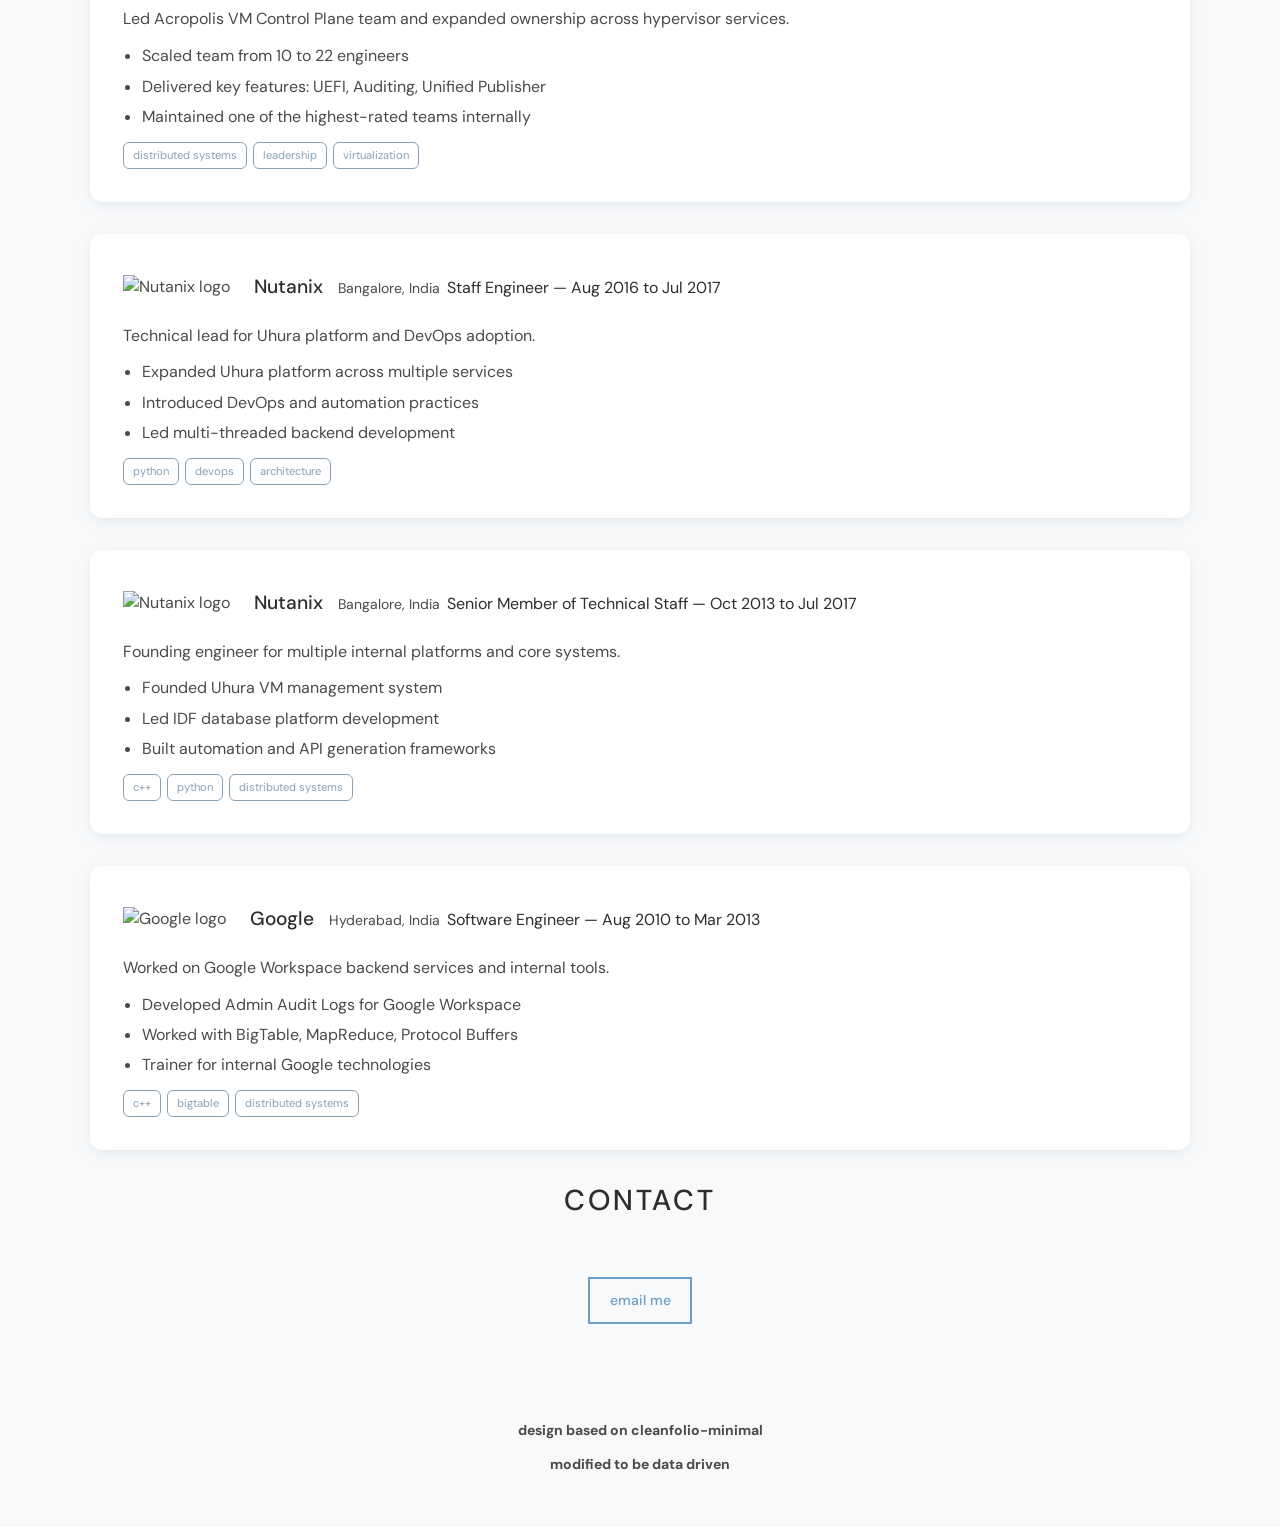
==== commit 1b952ccd: "contact mcp tool" ====
--- a/index.html
+++ b/index.html
@@ -10,6 +10,8 @@
     <link rel="canonical" href="https://paulrahul.github.io/" />
     <link rel="describedby" href="https://paulrahul.github.io/llms.txt" type="text/plain" />
     <link rel="alternate" href="https://paulrahul.github.io/data.json" type="application/json" title="Rahul Paul's portfolio data" />
+    <link rel="service-desc" href="https://portfolio-api-chi-one.vercel.app/openapi.json" type="application/vnd.oai.openapi+json" title="Portfolio API (OpenAPI)" />
+    <link rel="service-doc" href="https://portfolio-api-chi-one.vercel.app/docs" type="text/html" title="Portfolio API docs" />
 
     <!-- Favicon -->
     <link rel="icon" type="image/svg+xml" href="img/favicon.svg" />
@@ -86,7 +88,7 @@
           ],
           "sameAs": [
             "https://github.com/paulrahul",
-            "https://de.linkedin.com/in/paulrahul",
+            "https://www.linkedin.com/in/paulrahul",
             "https://substack.com/@reorientinglife"
           ]
         }
@@ -186,7 +188,7 @@
           </a>
 
           <a
-            href="https://de.linkedin.com/in/paulrahul"
+            href="https://www.linkedin.com/in/paulrahul"
             aria-label="linkedin"
             class="link link--icon"
             target="_blank" rel="noopener noreferrer"
--- a/styles.css
+++ b/styles.css
@@ -223,7 +223,7 @@
   }
 
   .link:hover::before,
-  .link:focus::before {
+  .link:focus-visible::before {
     width: 100%;
   }
 
@@ -255,7 +255,7 @@
     z-index: 1;
   }
 
-  .btn--outline:focus,
+  .btn--outline:focus-visible,
   .btn--outline:hover {
     color: var(--clr-bg);
   }
@@ -273,7 +273,7 @@
   }
 
   .btn--outline:hover::before,
-  .btn--outline:focus::before {
+  .btn--outline:focus-visible::before {
     right: 0;
   }
 
@@ -496,17 +496,35 @@
     }
   }
 
+  /* Flex instead of grid so an incomplete last row is centred */
   .projects__grid {
     max-width: 1100px;
     margin: 0 auto;
     /* margin-top: 5rem; */
-    display: grid;
-    /* grid-template-columns: repeat(auto-fit, minmax(18em, 1fr)); */
-    grid-template-columns: repeat(auto-fill, minmax(18em, 1fr));
+    display: flex;
+    flex-wrap: wrap;
     justify-content: center;
-    grid-gap: 1.5em;
     align-items: stretch;
     gap: 2rem;
+    container-type: inline-size;
+  }
+
+  /* 1 / 2 / 3 columns, switching where 18em-wide cards stop fitting */
+  .projects__grid > .project {
+    flex: 0 0 100%;
+    margin: 0;
+  }
+
+  @container (min-width: calc(36em + 2rem)) {
+    .projects__grid > .project {
+      flex-basis: calc((100% - 2rem) / 2);
+    }
+  }
+
+  @container (min-width: calc(54em + 4rem)) {
+    .projects__grid > .project {
+      flex-basis: calc((100% - 4rem) / 3);
+    }
   }
 
   .project {
@@ -515,7 +533,7 @@
     text-align: center;
     background: var(--clr-bg-alt);
     box-shadow: var(--shadow);
-    cursor: pointer;
+    cursor: default;
     border-radius: 12px;
     border: 1px solid transparent;
     height: 100%;
@@ -552,6 +570,11 @@
     -webkit-backface-visibility: hidden;
   }
 
+  .project__content,
+  .project__alt-content {
+    position: relative;
+  }
+
   .project__alt-content {
     transform: rotateY(180deg);
     display: flex;
@@ -566,6 +589,7 @@
   }
 
   .project__content figure {
+    position: relative;
     height: 180px;              /* same height for all cards */
     display: flex;
     align-items: center;
@@ -612,6 +636,9 @@
   }
 
   .project .link--icon {
+    display: inline-flex;
+    align-items: center;
+    height: 1.8rem;
     margin-left: 0.5em;
     align-self: center;
   }
@@ -630,9 +657,153 @@
 
   .project__links {
     display: flex;
+    align-items: center;
+    min-height: 1.8rem;
     justify-content: center; /* or flex-start */
     gap: 0.75rem;
     margin-top: auto; /* pushes links to bottom if needed */
+  }
+
+  /* Flip icon, bottom-right of each card face, level with the links */
+  .project__flip {
+    position: absolute;
+    bottom: 0;
+    right: 0;
+    z-index: 2;
+    display: inline-flex;
+    align-items: center;
+    justify-content: center;
+    gap: 0.3em;
+    height: 1.8rem;
+    padding: 0;
+    font: inherit;
+    font-size: 0.7rem;
+    line-height: 1;
+    color: var(--clr-muted);
+    background: none;
+    border: 0;
+    border-radius: 4px;
+    transition: color 0.2s ease;
+  }
+
+  .project:hover .project__flip,
+  .project__flip:focus-visible {
+    color: var(--clr-primary);
+  }
+
+  /* Image overlay controls (card carousel + lightbox) */
+  .media-btn {
+    position: absolute;
+    display: inline-flex;
+    align-items: center;
+    justify-content: center;
+    width: 2rem;
+    height: 2rem;
+    padding: 0;
+    font-size: 0.85rem;
+    color: var(--clr-fg);
+    background: var(--clr-bg-alt);
+    border: 1px solid var(--clr-tag-bg);
+    border-radius: 4px;
+    opacity: 0;
+    transition: opacity 0.2s ease, color 0.2s ease;
+  }
+
+  .media-btn:hover {
+    color: var(--clr-primary);
+  }
+
+  .project__media:hover .media-btn,
+  .media-btn:focus-visible {
+    opacity: 0.9;
+  }
+
+  @media (hover: none) {
+    .project__media .media-btn {
+      opacity: 0.9;
+    }
+  }
+
+  .media-btn--expand {
+    bottom: 0.01rem;
+    right: 0.4rem;
+  }
+
+  .media-btn--prev,
+  .media-btn--next {
+    top: 50%;
+    transform: translateY(-50%);
+  }
+
+  .media-btn--prev {
+    left: 0.4rem;
+  }
+
+  .media-btn--next {
+    right: 0.4rem;
+  }
+
+  /* Lightbox */
+  .lightbox {
+    width: 100vw;
+    height: 100vh;
+    max-width: 100vw;
+    max-height: 100vh;
+    margin: 0;
+    padding: 3.5rem 1rem;
+    border: 0;
+    background: transparent;
+    display: none;
+    align-items: center;
+    justify-content: center;
+  }
+
+  .lightbox[open] {
+    display: flex;
+  }
+
+  .lightbox::backdrop {
+    background: rgba(20, 24, 30, 0.85);
+  }
+
+  .lightbox__img {
+    max-width: min(1200px, 100%);
+    max-height: 100%;
+    object-fit: contain;
+    border-radius: 4px;
+    background: var(--clr-bg-alt);
+  }
+
+  .lightbox .media-btn {
+    opacity: 0.9;
+    width: 2.5rem;
+    height: 2.5rem;
+  }
+
+  .lightbox .media-btn[hidden] {
+    display: none;
+  }
+
+  .lightbox .media-btn--prev {
+    left: 1rem;
+  }
+
+  .lightbox .media-btn--next {
+    right: 1rem;
+  }
+
+  .lightbox__close {
+    top: 1rem;
+    right: 1rem;
+  }
+
+  .lightbox__counter {
+    position: absolute;
+    bottom: 1rem;
+    left: 50%;
+    transform: translateX(-50%);
+    font-size: 0.85rem;
+    color: #e8ebef;
   }
 
   /* Categories View */
